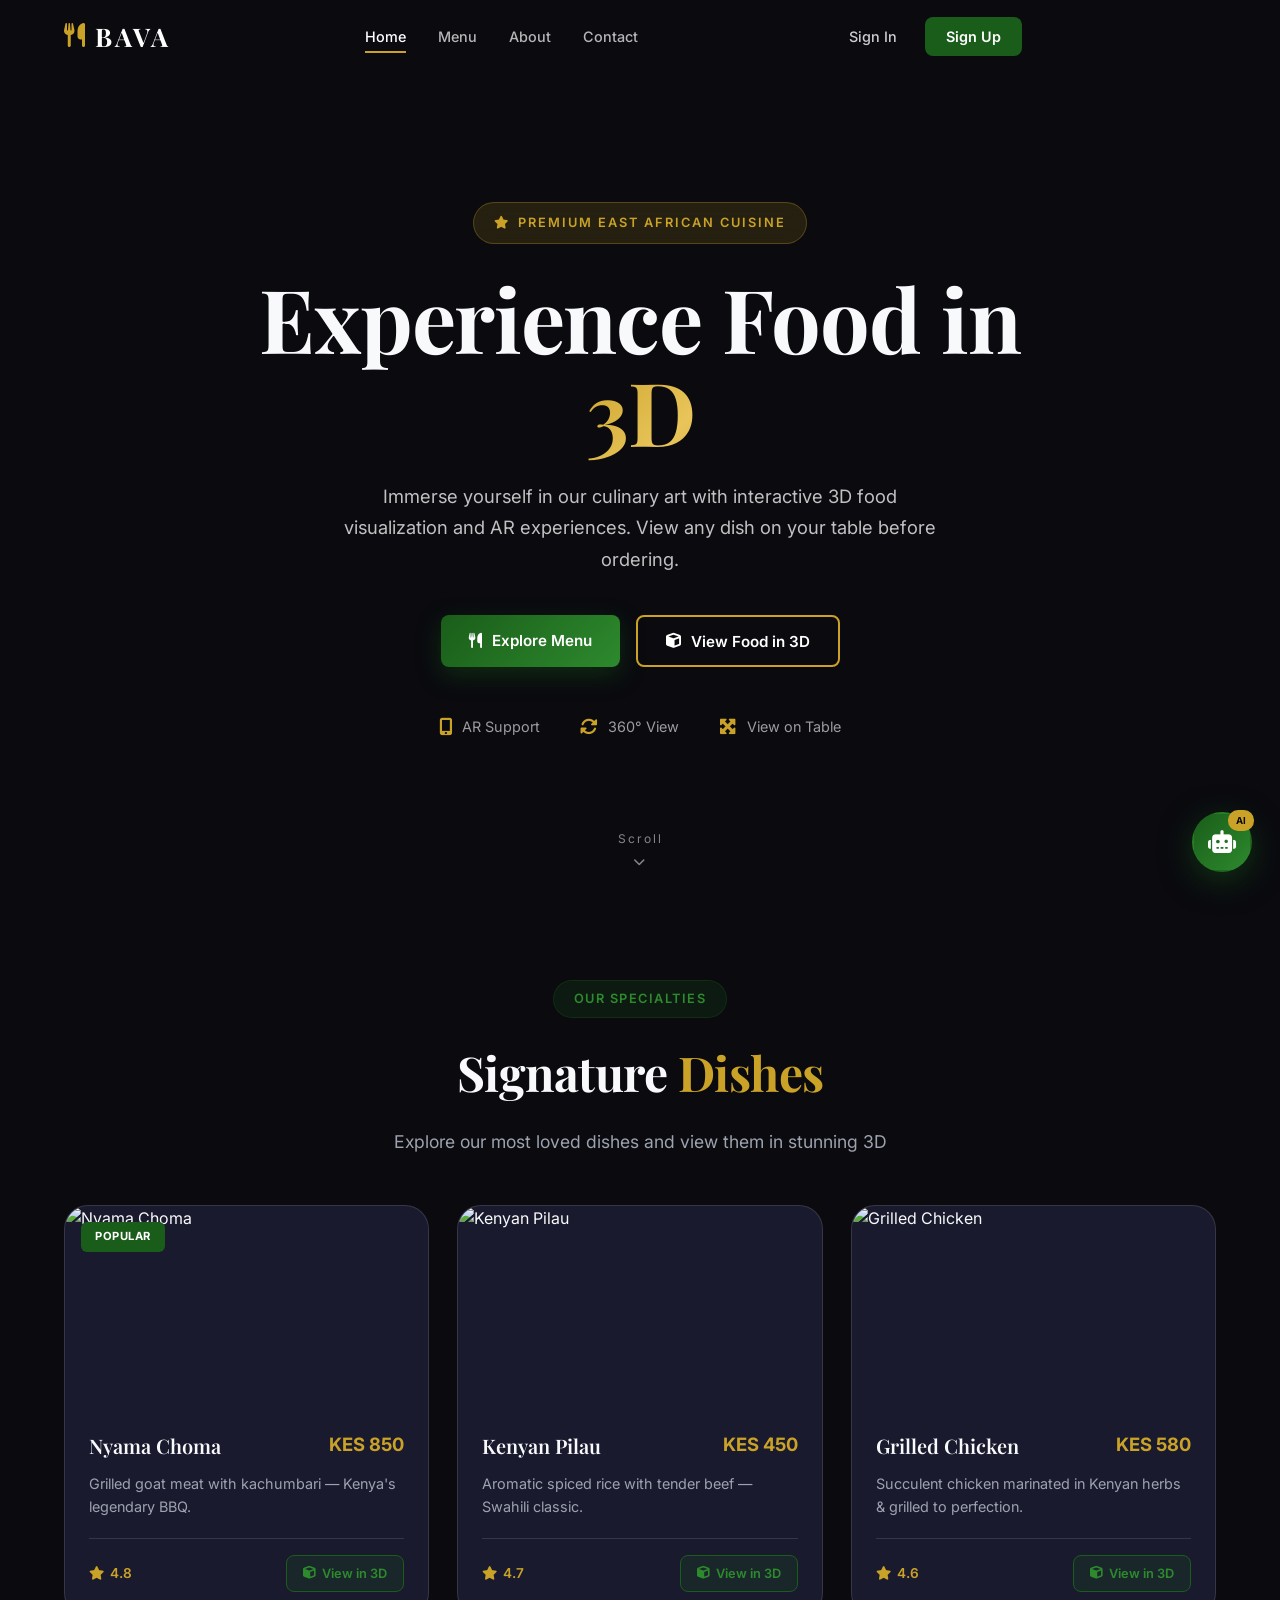
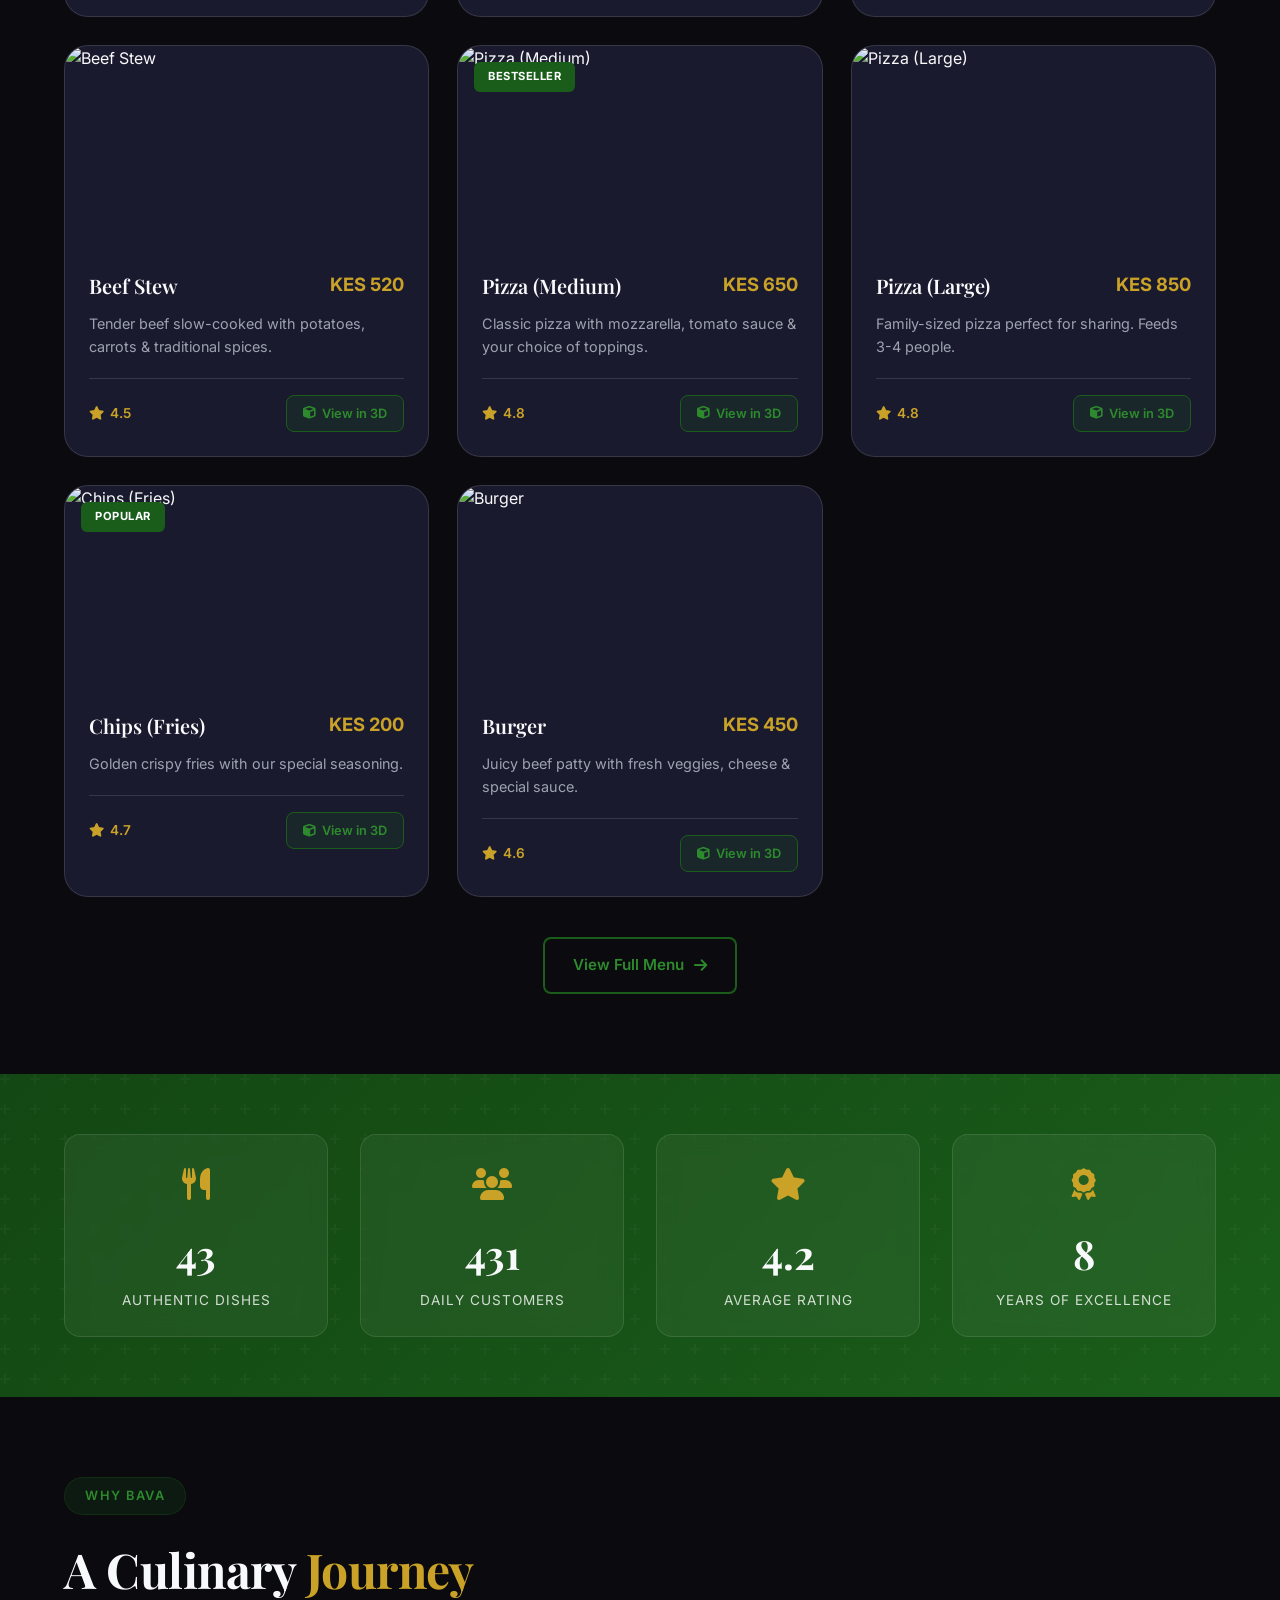
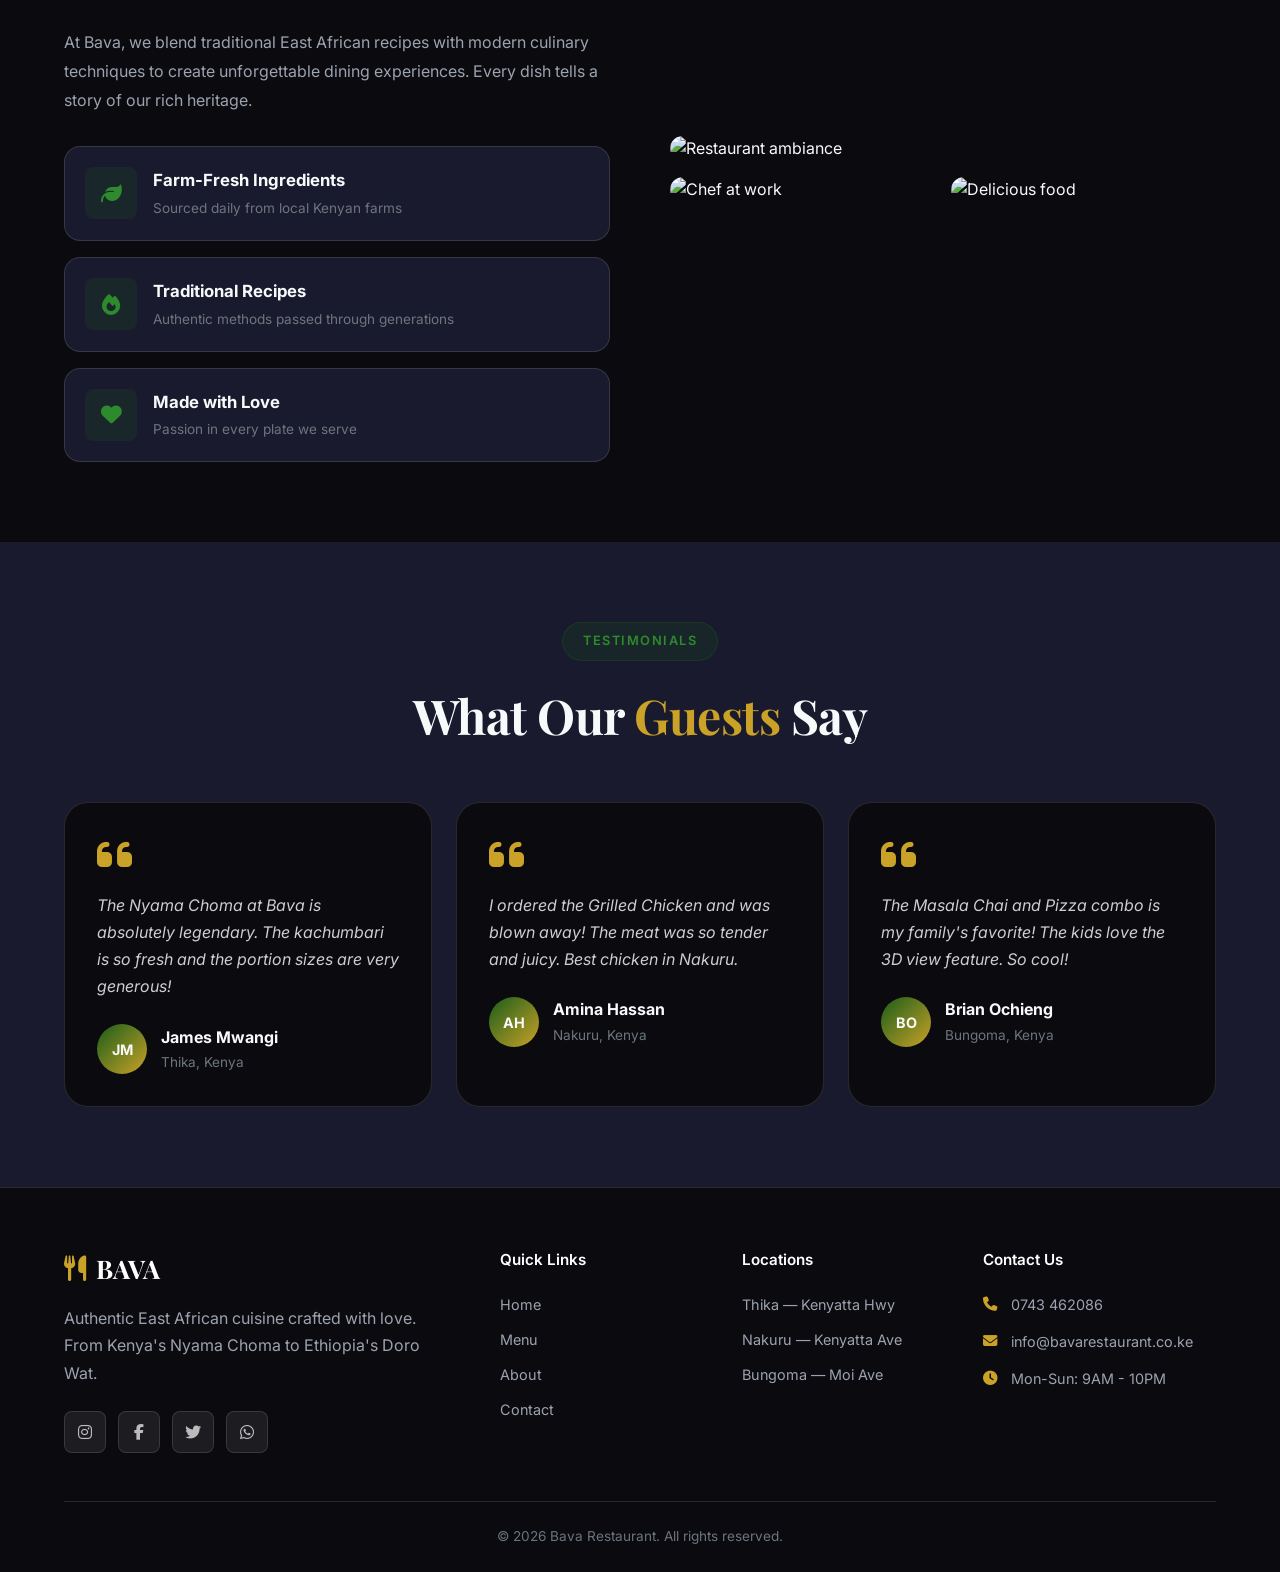
==== index.html @ 14618110 "Add full project" ====
<!DOCTYPE html>
<html lang="en">
<head>
    <meta charset="UTF-8">
    <meta name="viewport" content="width=device-width, initial-scale=1.0">
    <meta name="description" content="Bava Restaurant - Premium East African cuisine with immersive 3D food experiences">
    <meta name="theme-color" content="#1a5d1a">
    <meta name="apple-mobile-web-app-capable" content="yes">
    <meta name="apple-mobile-web-app-status-bar-style" content="black-translucent">
    <title>Bava Restaurant | Experience Food in 3D</title>

    <script type="module" src="https://ajax.googleapis.com/ajax/libs/model-viewer/3.3.0/model-viewer.min.js"></script>
    <link rel="stylesheet" href="https://cdnjs.cloudflare.com/ajax/libs/font-awesome/6.4.0/css/all.min.css">
    <link href="https://fonts.googleapis.com/css2?family=Playfair+Display:wght@400;600;700&family=Inter:wght@300;400;500;600;700&display=swap" rel="stylesheet">
    <link rel="stylesheet" href="css/style.css">
    <link rel="stylesheet" href="css/responsive.css">
</head>
<body>
    <!-- ===== CINEMATIC LOADER ===== -->
    <div class="loader-screen" id="loader">
        <div class="loader-content">
            <div class="loader-logo-wrap">
                <div class="loader-glow"></div>
                <h1 class="loader-logo">BAVA</h1>
            </div>
            <p class="loader-tagline">Taste of East Africa</p>
            <div class="loader-progress-wrap">
                <div class="loader-progress-bar">
                    <div class="loader-progress-fill" id="loaderProgress"></div>
                </div>
                <p class="loader-progress-text">Loading experience...</p>
            </div>
        </div>
        <div class="loader-particles">
            <div class="particle"></div>
            <div class="particle"></div>
            <div class="particle"></div>
            <div class="particle"></div>
            <div class="particle"></div>
            <div class="particle"></div>
        </div>
        <div class="loader-lines">
            <div class="loader-line"></div>
            <div class="loader-line"></div>
            <div class="loader-line"></div>
            <div class="loader-line"></div>
            <div class="loader-line"></div>
        </div>
    </div>

    <!-- ===== NAVIGATION ===== -->
    <nav class="navbar" id="navbar">
        <div class="nav-container">
            <a href="index.html" class="logo">
                <span class="logo-icon"><i class="fas fa-utensils"></i></span>
                <span class="logo-text">BAVA</span>
            </a>

            <ul class="nav-links" id="navLinks">
                <li><a href="index.html" class="nav-link active">Home</a></li>
                <li><a href="menu.html" class="nav-link">Menu</a></li>
                <li><a href="about.html" class="nav-link">About</a></li>
                <li><a href="contact.html" class="nav-link">Contact</a></li>
            </ul>

            <div class="nav-auth">
                <button class="nav-signin" onclick="openModal('signInModal')">Sign In</button>
                <button class="nav-signup" onclick="openModal('signUpModal')">Sign Up</button>
            </div>

            <div class="nav-actions">
                <button class="hamburger" id="hamburger" aria-label="Toggle menu">
                    <div class="hamburger-btn">
                        <span></span>
                        <span></span>
                        <span></span>
                    </div>
                </button>
            </div>
        </div>
    </nav>

    <!-- ===== MOBILE MENU ===== -->
    <div class="mobile-menu-overlay" id="mobileMenuOverlay"></div>
    <div class="mobile-menu" id="mobileMenu">
        <button class="mobile-menu-close" id="mobileMenuClose">&times;</button>
        <ul class="mobile-nav-links">
            <li><a href="index.html"><i class="fas fa-home"></i> Home</a></li>
            <li><a href="menu.html"><i class="fas fa-utensils"></i> Menu</a></li>
            <li><a href="about.html"><i class="fas fa-info-circle"></i> About</a></li>
            <li><a href="contact.html"><i class="fas fa-envelope"></i> Contact</a></li>
        </ul>
        <div class="mobile-nav-auth">
            <button class="btn btn-primary" onclick="closeMobileMenu(); openModal('signInModal');">
                <i class="fas fa-sign-in-alt"></i> Sign In
            </button>
            <button class="btn btn-secondary" onclick="closeMobileMenu(); openModal('signUpModal');">
                <i class="fas fa-user-plus"></i> Sign Up
            </button>
        </div>
    </div>

    <!-- ===== SIGN IN MODAL ===== -->
    <div class="modal-overlay" id="signInModal">
        <div class="modal-box">
            <button class="modal-close" onclick="closeModal('signInModal')">&times;</button>
            <div class="modal-header">
                <h3>Welcome Back</h3>
                <p>Sign in to your Bava account</p>
            </div>
            <form onsubmit="event.preventDefault(); closeModal('signInModal');">
                <div class="form-field">
                    <label>Email Address</label>
                    <input type="email" placeholder="you@example.com" required>
                </div>
                <div class="form-field">
                    <label>Password</label>
                    <input type="password" placeholder="Enter your password" required>
                </div>
                <button type="submit" class="modal-submit">Sign In</button>
            </form>
            <div class="modal-divider">
                <span>or continue with</span>
            </div>
            <div class="social-btns">
                <button class="social-btn google" onclick="showComingSoon('Google')">
                    <i class="fab fa-google"></i> Continue with Google
                </button>
                <button class="social-btn facebook" onclick="showComingSoon('Facebook')">
                    <i class="fab fa-facebook-f"></i> Continue with Facebook
                </button>
            </div>
            <div class="modal-footer">
                <p>Don't have an account? <a onclick="switchModal('signInModal', 'signUpModal')">Sign Up</a></p>
            </div>
        </div>
    </div>

    <!-- ===== SIGN UP MODAL ===== -->
    <div class="modal-overlay" id="signUpModal">
        <div class="modal-box">
            <button class="modal-close" onclick="closeModal('signUpModal')">&times;</button>
            <div class="modal-header">
                <h3>Create Account</h3>
                <p>Join the Bava family</p>
            </div>
            <form onsubmit="event.preventDefault(); closeModal('signUpModal'); alert('Account created successfully!');">
                <div class="form-field">
                    <label>Full Name</label>
                    <input type="text" placeholder="Your full name" required>
                </div>
                <div class="form-field">
                    <label>Email Address</label>
                    <input type="email" placeholder="you@example.com" required>
                </div>
                <div class="form-field">
                    <label>Password</label>
                    <input type="password" placeholder="Create a password" required>
                </div>
                <button type="submit" class="modal-submit">Continue</button>
            </form>
            <div class="modal-divider">
                <span>or continue with</span>
            </div>
            <div class="social-btns">
                <button class="social-btn google" onclick="showComingSoon('Google')">
                    <i class="fab fa-google"></i> Continue with Google
                </button>
                <button class="social-btn facebook" onclick="showComingSoon('Facebook')">
                    <i class="fab fa-facebook-f"></i> Continue with Facebook
                </button>
            </div>
            <div class="modal-footer">
                <p>Already have an account? <a onclick="switchModal('signUpModal', 'signInModal')">Sign In</a></p>
            </div>
        </div>
    </div>

    <!-- ===== COMING SOON MODAL ===== -->
    <div class="coming-soon-modal" id="comingSoonModal">
        <div class="coming-soon-box">
            <div class="coming-soon-icon">
                <i class="fas fa-clock"></i>
            </div>
            <h3>Coming Soon</h3>
            <p id="comingSoonText">This feature is coming soon!</p>
            <button class="coming-soon-close" onclick="closeAllModals()">Got It</button>
        </div>
    </div>

    <!-- ===== HERO SECTION ===== -->
    <section class="hero" id="hero">
        <div class="hero-bg"></div>
        <div class="hero-overlay"></div>
        <div class="hero-content">
            <span class="hero-badge">
                <i class="fas fa-star"></i> Premium East African Cuisine
            </span>
            <h1 class="hero-title">
                Experience Food in <span class="text-gradient">3D</span>
            </h1>
            <p class="hero-subtitle">
                Immerse yourself in our culinary art with interactive 3D food visualization and AR experiences. View any dish on your table before ordering.
            </p>
            <div class="hero-buttons">
                <a href="menu.html" class="btn btn-primary">
                    <i class="fas fa-utensils"></i> Explore Menu
                </a>
                <button class="btn btn-secondary" onclick="openViewer('nyama-choma')">
                    <i class="fas fa-cube"></i> View Food in 3D
                </button>
            </div>
            <div class="hero-features">
                <div class="hero-feature">
                    <i class="fas fa-mobile-alt"></i>
                    <span>AR Support</span>
                </div>
                <div class="hero-feature">
                    <i class="fas fa-sync-alt"></i>
                    <span>360° View</span>
                </div>
                <div class="hero-feature">
                    <i class="fas fa-expand-arrows-alt"></i>
                    <span>View on Table</span>
                </div>
            </div>
        </div>
        <div class="scroll-indicator">
            <span>Scroll</span>
            <i class="fas fa-chevron-down"></i>
        </div>
    </section>

    <!-- ===== FEATURED SECTION ===== -->
    <section class="section featured-section" id="featured">
        <div class="container">
            <div class="section-header">
                <span class="section-tag">Our Specialties</span>
                <h2 class="section-title">Signature <span>Dishes</span></h2>
                <p class="section-subtitle">Explore our most loved dishes and view them in stunning 3D</p>
            </div>

            <div class="featured-grid" id="featuredGrid">
                <!-- Dynamically populated by JS -->
            </div>

            <div class="section-cta">
                <a href="menu.html" class="btn btn-outline">
                    View Full Menu <i class="fas fa-arrow-right"></i>
                </a>
            </div>
        </div>
    </section>

    <!-- ===== 3D VIEWER MODAL ===== -->
    <div class="viewer-modal" id="viewerModal">
        <div class="viewer-container">
            <button class="viewer-close" onclick="closeViewer()">&times;</button>
            <h3 class="viewer-title" id="viewerTitle">Nyama Choma</h3>
            <p class="viewer-subtitle">Rotate, zoom, and explore your food in 3D</p>

            <div class="viewer-wrapper">
                <model-viewer
                    id="foodViewer"
                    src="assets/models/nyama-choma.glb"
                    alt="3D Food Model"
                    ar
                    ar-modes="scene-viewer quick-look webxr"
                    camera-controls
                    auto-rotate
                    shadow-intensity="1"
                    exposure="1">
                    <div class="viewer-progress" id="viewerProgress">
                        <div class="spinner"></div>
                        <span>Loading 3D Model...</span>
                    </div>
                </model-viewer>
            </div>

            <div class="viewer-controls">
                <button class="viewer-btn" id="autoRotateBtn" onclick="toggleAutoRotate()">
                    <i class="fas fa-sync-alt"></i> Auto Rotate
                </button>
                <button class="viewer-btn" onclick="resetCamera()">
                    <i class="fas fa-home"></i> Reset View
                </button>
            </div>

            <div class="ar-instructions">
                <p><i class="fab fa-android"></i> Android: Opens Scene Viewer for AR</p>
                <p><i class="fab fa-apple"></i> iPhone: Opens AR Quick Look</p>
                <button class="btn btn-primary" onclick="requestAR()">
                    <i class="fas fa-expand"></i> View on Your Table (AR)
                </button>
            </div>
        </div>
    </div>

    <!-- ===== STATS SECTION ===== -->
    <section class="section stats-section">
        <div class="container">
            <div class="stats-grid">
                <div class="stat-card">
                    <div class="stat-icon"><i class="fas fa-utensils"></i></div>
                    <div class="stat-number" data-target="50">0</div>
                    <div class="stat-label">Authentic Dishes</div>
                </div>
                <div class="stat-card">
                    <div class="stat-icon"><i class="fas fa-users"></i></div>
                    <div class="stat-number" data-target="500">0</div>
                    <div class="stat-label">Daily Customers</div>
                </div>
                <div class="stat-card">
                    <div class="stat-icon"><i class="fas fa-star"></i></div>
                    <div class="stat-number" data-target="4.9">0</div>
                    <div class="stat-label">Average Rating</div>
                </div>
                <div class="stat-card">
                    <div class="stat-icon"><i class="fas fa-award"></i></div>
                    <div class="stat-number" data-target="10">0</div>
                    <div class="stat-label">Years of Excellence</div>
                </div>
            </div>
        </div>
    </section>

    <!-- ===== EXPERIENCE SECTION ===== -->
    <section class="section experience-section">
        <div class="container">
            <div class="experience-grid">
                <div class="experience-content">
                    <span class="section-tag">Why Bava</span>
                    <h2 class="section-title">A Culinary <span>Journey</span></h2>
                    <p class="experience-text">
                        At Bava, we blend traditional East African recipes with modern culinary techniques to create unforgettable dining experiences. Every dish tells a story of our rich heritage.
                    </p>
                    <div class="experience-features">
                        <div class="feature-item">
                            <div class="feature-icon"><i class="fas fa-leaf"></i></div>
                            <div class="feature-content">
                                <h4>Farm-Fresh Ingredients</h4>
                                <p>Sourced daily from local Kenyan farms</p>
                            </div>
                        </div>
                        <div class="feature-item">
                            <div class="feature-icon"><i class="fas fa-fire"></i></div>
                            <div class="feature-content">
                                <h4>Traditional Recipes</h4>
                                <p>Authentic methods passed through generations</p>
                            </div>
                        </div>
                        <div class="feature-item">
                            <div class="feature-icon"><i class="fas fa-heart"></i></div>
                            <div class="feature-content">
                                <h4>Made with Love</h4>
                                <p>Passion in every plate we serve</p>
                            </div>
                        </div>
                    </div>
                </div>
                <div class="experience-images">
                    <div class="experience-img main-img">
                        <img src="https://images.unsplash.com/photo-1414235077428-338989a2e8c0?w=600&h=400&fit=crop" alt="Restaurant ambiance">
                    </div>
                    <div class="experience-img-grid">
                        <div class="experience-img">
                            <img src="https://images.unsplash.com/photo-1555396273-367ea4eb4db5?w=300&h=200&fit=crop" alt="Chef at work">
                        </div>
                        <div class="experience-img">
                            <img src="https://images.unsplash.com/photo-1504674900247-0877df9cc836?w=300&h=200&fit=crop" alt="Delicious food">
                        </div>
                    </div>
                </div>
            </div>
        </div>
    </section>

    <!-- ===== TESTIMONIALS ===== -->
    <section class="section testimonials-section">
        <div class="container">
            <div class="section-header">
                <span class="section-tag">Testimonials</span>
                <h2 class="section-title">What Our <span>Guests</span> Say</h2>
            </div>

            <div class="testimonials-grid">
                <div class="testimonial-card">
                    <div class="testimonial-quote"><i class="fas fa-quote-left"></i></div>
                    <p class="testimonial-text">The Nyama Choma at Bava is absolutely legendary. The kachumbari is so fresh and the portion sizes are very generous!</p>
                    <div class="testimonial-author">
                        <div class="testimonial-avatar">JM</div>
                        <div class="testimonial-info">
                            <h4>James Mwangi</h4>
                            <p>Thika, Kenya</p>
                        </div>
                    </div>
                </div>
                <div class="testimonial-card">
                    <div class="testimonial-quote"><i class="fas fa-quote-left"></i></div>
                    <p class="testimonial-text">I ordered the Grilled Chicken and was blown away! The meat was so tender and juicy. Best chicken in Nakuru.</p>
                    <div class="testimonial-author">
                        <div class="testimonial-avatar">AH</div>
                        <div class="testimonial-info">
                            <h4>Amina Hassan</h4>
                            <p>Nakuru, Kenya</p>
                        </div>
                    </div>
                </div>
                <div class="testimonial-card">
                    <div class="testimonial-quote"><i class="fas fa-quote-left"></i></div>
                    <p class="testimonial-text">The Masala Chai and Pizza combo is my family's favorite! The kids love the 3D view feature. So cool!</p>
                    <div class="testimonial-author">
                        <div class="testimonial-avatar">BO</div>
                        <div class="testimonial-info">
                            <h4>Brian Ochieng</h4>
                            <p>Bungoma, Kenya</p>
                        </div>
                    </div>
                </div>
            </div>
        </div>
    </section>

    <!-- ===== FOOTER ===== -->
    <footer class="footer">
        <div class="container">
            <div class="footer-grid">
                <div class="footer-brand">
                    <a href="index.html" class="footer-logo">
                        <i class="fas fa-utensils"></i> BAVA
                    </a>
                    <p class="footer-desc">Authentic East African cuisine crafted with love. From Kenya's Nyama Choma to Ethiopia's Doro Wat.</p>
                    <div class="footer-social">
                        <a href="#"><i class="fab fa-instagram"></i></a>
                        <a href="#"><i class="fab fa-facebook-f"></i></a>
                        <a href="#"><i class="fab fa-twitter"></i></a>
                        <a href="#"><i class="fab fa-whatsapp"></i></a>
                    </div>
                </div>
                <div class="footer-links">
                    <h4>Quick Links</h4>
                    <ul>
                        <li><a href="index.html">Home</a></li>
                        <li><a href="menu.html">Menu</a></li>
                        <li><a href="about.html">About</a></li>
                        <li><a href="contact.html">Contact</a></li>
                    </ul>
                </div>
                <div class="footer-links">
                    <h4>Locations</h4>
                    <ul>
                        <li>Thika — Kenyatta Hwy</li>
                        <li>Nakuru — Kenyatta Ave</li>
                        <li>Bungoma — Moi Ave</li>
                    </ul>
                </div>
                <div class="footer-contact">
                    <h4>Contact Us</h4>
                    <p><i class="fas fa-phone"></i> 0743 462086</p>
                    <p><i class="fas fa-envelope"></i> info@bavarestaurant.co.ke</p>
                    <p><i class="fas fa-clock"></i> Mon-Sun: 9AM - 10PM</p>
                </div>
            </div>
            <div class="footer-bottom">
                <p>&copy; 2026 Bava Restaurant. All rights reserved.</p>
            </div>
        </div>
    </footer>

    <!-- ===== CHATBOT ===== -->
    <div class="chatbot-btn" id="chatbotBtn">
        <i class="fas fa-robot"></i>
        <span class="chatbot-badge">AI</span>
    </div>

    <div class="chatbot" id="chatbot">
        <div class="chatbot-header">
            <div class="chatbot-avatar">
                <i class="fas fa-robot"></i>
            </div>
            <div class="chatbot-info">
                <h4>Bava AI Assistant</h4>
                <p>Online</p>
            </div>
            <button class="chatbot-close" id="chatbotClose">&times;</button>
        </div>
        <div class="chatbot-messages" id="chatbotMessages">
            <div class="message bot">
                <p>Welcome to Bava Restaurant! How can I help you today?</p>
            </div>
        </div>
        <div class="chatbot-input">
            <input type="text" id="chatInput" placeholder="Ask me anything...">
            <button id="chatSend"><i class="fas fa-paper-plane"></i></button>
        </div>
    </div>

    <script src="js/app.js"></script>
    <script src="js/chatbot.js"></script>
    <script src="js/viewer.js"></script>
</body>
</html>
---- css/style.css ----
/* ===== CSS Variables ===== */
:root {
    --primary: #1a5d1a;
    --primary-dark: #134713;
    --primary-light: #2d8a2d;
    --secondary: #c9a227;
    --secondary-light: #e8c45a;
    --accent: #2d8a2d;
    --dark: #0a0a0f;
    --dark-light: #1a1a2e;
    --dark-lighter: #252538;
    --light: #f8f9fa;
    --gray: #6c757d;
    --gray-light: #9ca3af;
    --success: #28a745;
    --shadow: rgba(0, 0, 0, 0.25);
    --glass: rgba(255, 255, 255, 0.08);
    --glass-border: rgba(255, 255, 255, 0.12);
    --radius: 16px;
    --radius-sm: 8px;
    --radius-lg: 24px;
    --transition: all 0.4s cubic-bezier(0.4, 0, 0.2, 1);
    --transition-fast: all 0.2s ease;
}

/* ===== Reset & Base ===== */
* {
    margin: 0;
    padding: 0;
    box-sizing: border-box;
}

html {
    scroll-behavior: smooth;
}

body {
    font-family: 'Inter', sans-serif;
    background: var(--dark);
    color: var(--light);
    line-height: 1.6;
    overflow-x: hidden;
    -webkit-font-smoothing: antialiased;
}

a {
    text-decoration: none;
    color: inherit;
}

ul {
    list-style: none;
}

img {
    max-width: 100%;
    height: auto;
}

button {
    cursor: pointer;
    border: none;
    background: none;
    font-family: inherit;
}

input, textarea, select {
    font-family: inherit;
}

/* ===== Utilities ===== */
.container {
    max-width: 1200px;
    margin: 0 auto;
    padding: 0 24px;
}

.section {
    padding: 80px 0;
}

.section-header {
    text-align: center;
    margin-bottom: 48px;
}

.section-tag {
    display: inline-block;
    background: rgba(26, 93, 26, 0.2);
    color: var(--primary-light);
    padding: 8px 20px;
    border-radius: 50px;
    font-size: 0.8rem;
    font-weight: 600;
    letter-spacing: 1.5px;
    text-transform: uppercase;
    margin-bottom: 16px;
    border: 1px solid rgba(26, 93, 26, 0.3);
}

.section-title {
    font-family: 'Playfair Display', serif;
    font-size: clamp(2rem, 5vw, 3rem);
    font-weight: 700;
    margin-bottom: 16px;
    letter-spacing: -0.5px;
}

.section-title span {
    color: var(--secondary);
}

.section-subtitle {
    color: var(--gray-light);
    font-size: 1.1rem;
    max-width: 600px;
    margin: 0 auto;
    line-height: 1.7;
}

.section-cta {
    text-align: center;
    margin-top: 40px;
}

/* ===== Buttons ===== */
.btn {
    display: inline-flex;
    align-items: center;
    justify-content: center;
    gap: 10px;
    padding: 14px 28px;
    border-radius: var(--radius-sm);
    font-weight: 600;
    font-size: 0.95rem;
    transition: var(--transition);
    position: relative;
    overflow: hidden;
}

.btn::before {
    content: '';
    position: absolute;
    top: 0;
    left: -100%;
    width: 100%;
    height: 100%;
    background: linear-gradient(90deg, transparent, rgba(255,255,255,0.2), transparent);
    transition: left 0.5s;
}

.btn:hover::before {
    left: 100%;
}

.btn-primary {
    background: linear-gradient(135deg, var(--primary), var(--primary-light));
    color: white;
    box-shadow: 0 8px 24px rgba(26, 93, 26, 0.4);
    border: none;
}

.btn-primary:hover {
    transform: translateY(-3px);
    box-shadow: 0 12px 32px rgba(26, 93, 26, 0.5);
}

.btn-secondary {
    background: transparent;
    color: white;
    border: 2px solid var(--secondary);
}

.btn-secondary:hover {
    background: var(--secondary);
    color: var(--dark);
    transform: translateY(-2px);
}

.btn-outline {
    background: transparent;
    color: var(--primary-light);
    border: 2px solid var(--primary);
}

.btn-outline:hover {
    background: var(--primary);
    color: white;
}

.btn-glass {
    background: var(--glass);
    backdrop-filter: blur(20px);
    border: 1px solid var(--glass-border);
    color: white;
}

.btn-glass:hover {
    background: rgba(255, 255, 255, 0.15);
    border-color: rgba(255, 255, 255, 0.25);
}

.btn-sm {
    padding: 10px 20px;
    font-size: 0.85rem;
}

.btn-icon {
    width: 44px;
    height: 44px;
    padding: 0;
    border-radius: 50%;
}

.text-gradient {
    background: linear-gradient(135deg, var(--secondary), var(--secondary-light), var(--secondary));
    background-size: 200% auto;
    -webkit-background-clip: text;
    -webkit-text-fill-color: transparent;
    background-clip: text;
    animation: shimmer 3s ease-in-out infinite;
}

@keyframes shimmer {
    0%, 100% { background-position: 0% center; }
    50% { background-position: 200% center; }
}

/* ===== CINEMATIC LOADER ===== */
.loader-screen {
    position: fixed;
    inset: 0;
    background: var(--dark);
    z-index: 99999;
    display: flex;
    align-items: center;
    justify-content: center;
    flex-direction: column;
    transition: opacity 0.8s ease, visibility 0.8s ease;
}

.loader-screen.hidden {
    opacity: 0;
    visibility: hidden;
}

.loader-content {
    text-align: center;
    position: relative;
}

.loader-logo-wrap {
    position: relative;
    margin-bottom: 40px;
}

.loader-logo {
    font-family: 'Playfair Display', serif;
    font-size: clamp(3rem, 10vw, 5rem);
    font-weight: 700;
    color: white;
    letter-spacing: 12px;
    text-transform: uppercase;
    opacity: 0;
    transform: scale(0.8);
    animation: logoReveal 1.2s ease forwards;
    text-shadow: 0 0 40px rgba(201, 162, 39, 0.5);
}

@keyframes logoReveal {
    0% {
        opacity: 0;
        transform: scale(0.8) translateY(20px);
        filter: blur(10px);
    }
    50% {
        opacity: 1;
        filter: blur(0);
    }
    100% {
        opacity: 1;
        transform: scale(1) translateY(0);
        filter: blur(0);
    }
}

.loader-glow {
    position: absolute;
    inset: -50%;
    background: radial-gradient(circle, rgba(201, 162, 39, 0.3) 0%, transparent 70%);
    animation: pulseGlow 2s ease-in-out infinite;
    pointer-events: none;
}

@keyframes pulseGlow {
    0%, 100% { opacity: 0.5; transform: scale(1); }
    50% { opacity: 1; transform: scale(1.1); }
}

.loader-tagline {
    font-size: 0.9rem;
    color: var(--secondary);
    letter-spacing: 4px;
    text-transform: uppercase;
    opacity: 0;
    animation: fadeUp 0.8s ease 0.8s forwards;
    margin-bottom: 40px;
}

@keyframes fadeUp {
    from { opacity: 0; transform: translateY(20px); }
    to { opacity: 1; transform: translateY(0); }
}

.loader-progress-wrap {
    width: 280px;
    margin: 0 auto;
    opacity: 0;
    animation: fadeIn 0.5s ease 1.2s forwards;
}

@keyframes fadeIn {
    to { opacity: 1; }
}

.loader-progress-bar {
    height: 2px;
    background: var(--dark-lighter);
    border-radius: 2px;
    overflow: hidden;
    margin-bottom: 12px;
}

.loader-progress-fill {
    height: 100%;
    background: linear-gradient(90deg, var(--primary), var(--secondary));
    width: 0%;
    border-radius: 2px;
    animation: loadProgress 2s ease-out forwards;
    box-shadow: 0 0 20px rgba(201, 162, 39, 0.5);
}

@keyframes loadProgress {
    0% { width: 0%; }
    30% { width: 45%; }
    60% { width: 70%; }
    80% { width: 85%; }
    100% { width: 100%; }
}

.loader-progress-text {
    font-size: 0.75rem;
    color: var(--gray-light);
    letter-spacing: 2px;
}

.loader-particles {
    position: absolute;
    inset: 0;
    overflow: hidden;
    pointer-events: none;
}

.particle {
    position: absolute;
    width: 4px;
    height: 4px;
    background: var(--secondary);
    border-radius: 50%;
    opacity: 0;
    animation: particleFloat 3s ease-in-out infinite;
}

.particle:nth-child(1) { left: 20%; animation-delay: 0s; }
.particle:nth-child(2) { left: 40%; animation-delay: 0.5s; }
.particle:nth-child(3) { left: 60%; animation-delay: 1s; }
.particle:nth-child(4) { left: 80%; animation-delay: 1.5s; }
.particle:nth-child(5) { left: 30%; animation-delay: 2s; }
.particle:nth-child(6) { left: 70%; animation-delay: 2.5s; }

@keyframes particleFloat {
    0% {
        transform: translateY(100vh) scale(0);
        opacity: 0;
    }
    20% {
        opacity: 0.8;
    }
    80% {
        opacity: 0.4;
    }
    100% {
        transform: translateY(-100px) scale(1);
        opacity: 0;
    }
}

.loader-lines {
    position: absolute;
    inset: 0;
    overflow: hidden;
    pointer-events: none;
}

.loader-line {
    position: absolute;
    width: 1px;
    height: 60px;
    background: linear-gradient(to bottom, transparent, var(--secondary), transparent);
    animation: lineMove 2s ease-in-out infinite;
}

.loader-line:nth-child(1) { left: 15%; animation-delay: 0s; }
.loader-line:nth-child(2) { left: 35%; animation-delay: 0.4s; }
.loader-line:nth-child(3) { left: 55%; animation-delay: 0.8s; }
.loader-line:nth-child(4) { left: 75%; animation-delay: 1.2s; }
.loader-line:nth-child(5) { left: 85%; animation-delay: 1.6s; }

@keyframes lineMove {
    0% {
        transform: translateY(-100%);
        opacity: 0;
    }
    50% {
        opacity: 0.6;
    }
    100% {
        transform: translateY(100vh);
        opacity: 0;
    }
}

/* ===== Navigation ===== */
.navbar {
    position: fixed;
    top: 0;
    left: 0;
    width: 100%;
    z-index: 1000;
    padding: 16px 0;
    transition: var(--transition);
}

.navbar.scrolled {
    background: rgba(10, 10, 15, 0.85);
    backdrop-filter: blur(20px);
    -webkit-backdrop-filter: blur(20px);
    padding: 10px 0;
    box-shadow: 0 4px 30px rgba(0, 0, 0, 0.3);
    border-bottom: 1px solid var(--glass-border);
}

.nav-container {
    max-width: 1200px;
    margin: 0 auto;
    padding: 0 24px;
    display: flex;
    justify-content: space-between;
    align-items: center;
}

.logo {
    display: flex;
    align-items: center;
    gap: 10px;
}

.logo-icon {
    font-size: 1.5rem;
    color: var(--secondary);
    animation: logoFloat 3s ease-in-out infinite;
}

@keyframes logoFloat {
    0%, 100% { transform: translateY(0); }
    50% { transform: translateY(-3px); }
}

.logo-text {
    font-family: 'Playfair Display', serif;
    font-size: 1.6rem;
    font-weight: 700;
    color: white;
    letter-spacing: 3px;
}

.nav-links {
    display: flex;
    gap: 32px;
    align-items: center;
}

.nav-link {
    color: rgba(255, 255, 255, 0.7);
    font-weight: 500;
    font-size: 0.9rem;
    transition: var(--transition);
    position: relative;
    padding: 8px 0;
}

.nav-link::after {
    content: '';
    position: absolute;
    bottom: 0;
    left: 0;
    width: 0;
    height: 2px;
    background: var(--secondary);
    transition: var(--transition);
}

.nav-link:hover, .nav-link.active {
    color: white;
}

.nav-link:hover::after, .nav-link.active::after {
    width: 100%;
}

.nav-auth {
    display: flex;
    gap: 12px;
    align-items: center;
}

.nav-signin {
    color: rgba(255, 255, 255, 0.8);
    font-weight: 500;
    font-size: 0.9rem;
    padding: 8px 16px;
    transition: var(--transition);
}

.nav-signin:hover {
    color: var(--secondary);
}

.nav-signup {
    background: var(--primary);
    color: white;
    padding: 10px 20px;
    border-radius: var(--radius-sm);
    font-weight: 600;
    font-size: 0.9rem;
    transition: var(--transition);
    border: 1px solid transparent;
}

.nav-signup:hover {
    background: var(--primary-light);
    transform: translateY(-2px);
    box-shadow: 0 4px 16px rgba(26, 93, 26, 0.4);
}

.nav-actions {
    display: flex;
    align-items: center;
    gap: 16px;
}

/* Hamburger Menu */
.hamburger {
    display: none;
    flex-direction: column;
    gap: 5px;
    padding: 8px;
    cursor: pointer;
    z-index: 1001;
}

.hamburger-btn {
    display: flex;
    flex-direction: column;
    gap: 5px;
    width: 28px;
}

.hamburger-btn span {
    display: block;
    width: 100%;
    height: 2px;
    background: white;
    border-radius: 2px;
    transition: var(--transition);
    transform-origin: center;
}

.hamburger.active .hamburger-btn span:nth-child(1) {
    transform: rotate(45deg) translate(5px, 5px);
}

.hamburger.active .hamburger-btn span:nth-child(2) {
    opacity: 0;
}

.hamburger.active .hamburger-btn span:nth-child(3) {
    transform: rotate(-45deg) translate(5px, -5px);
}

/* Mobile Menu */
.mobile-menu {
    position: fixed;
    top: 0;
    right: -100%;
    width: 85%;
    max-width: 380px;
    height: 100vh;
    background: rgba(26, 26, 46, 0.98);
    backdrop-filter: blur(30px);
    -webkit-backdrop-filter: blur(30px);
    z-index: 1000;
    transition: right 0.5s cubic-bezier(0.4, 0, 0.2, 1);
    padding: 100px 32px 40px;
    border-left: 1px solid var(--glass-border);
}

.mobile-menu.active {
    right: 0;
}

.mobile-menu-overlay {
    position: fixed;
    inset: 0;
    background: rgba(0, 0, 0, 0.6);
    backdrop-filter: blur(4px);
    z-index: 999;
    opacity: 0;
    visibility: hidden;
    transition: var(--transition);
}

.mobile-menu-overlay.active {
    opacity: 1;
    visibility: visible;
}

.mobile-menu-close {
    position: absolute;
    top: 24px;
    right: 24px;
    width: 44px;
    height: 44px;
    display: flex;
    align-items: center;
    justify-content: center;
    background: var(--glass);
    border: 1px solid var(--glass-border);
    border-radius: 50%;
    color: white;
    font-size: 1.5rem;
    cursor: pointer;
    transition: var(--transition);
}

.mobile-menu-close:hover {
    background: rgba(255, 255, 255, 0.15);
}

.mobile-nav-links {
    display: flex;
    flex-direction: column;
    gap: 4px;
}

.mobile-nav-links li {
    border-bottom: 1px solid var(--glass-border);
}

.mobile-nav-links a {
    display: flex;
    align-items: center;
    gap: 16px;
    padding: 18px 0;
    color: rgba(255, 255, 255, 0.8);
    font-size: 1.05rem;
    font-weight: 500;
    transition: var(--transition);
}

.mobile-nav-links a i {
    width: 24px;
    color: var(--secondary);
}

.mobile-nav-links a:hover {
    color: white;
    padding-left: 8px;
}

.mobile-nav-auth {
    margin-top: 32px;
    padding-top: 32px;
    border-top: 1px solid var(--glass-border);
}

.mobile-nav-auth .btn {
    width: 100%;
    margin-bottom: 12px;
}

/* ===== Auth Modals ===== */
.modal-overlay {
    position: fixed;
    inset: 0;
    background: rgba(0, 0, 0, 0.85);
    backdrop-filter: blur(8px);
    -webkit-backdrop-filter: blur(8px);
    z-index: 10000;
    display: flex;
    align-items: center;
    justify-content: center;
    padding: 24px;
    opacity: 0;
    visibility: hidden;
    transition: var(--transition);
}

.modal-overlay.active {
    opacity: 1;
    visibility: visible;
}

.modal-box {
    background: var(--dark-light);
    border: 1px solid var(--glass-border);
    border-radius: var(--radius-lg);
    width: 100%;
    max-width: 440px;
    padding: 40px;
    transform: scale(0.9) translateY(20px);
    transition: var(--transition);
    position: relative;
}

.modal-overlay.active .modal-box {
    transform: scale(1) translateY(0);
}

.modal-close {
    position: absolute;
    top: 20px;
    right: 20px;
    width: 36px;
    height: 36px;
    display: flex;
    align-items: center;
    justify-content: center;
    background: var(--glass);
    border: 1px solid var(--glass-border);
    border-radius: 50%;
    color: rgba(255, 255, 255, 0.7);
    font-size: 1.2rem;
    cursor: pointer;
    transition: var(--transition);
}

.modal-close:hover {
    background: rgba(255, 255, 255, 0.15);
    color: white;
}

.modal-header {
    text-align: center;
    margin-bottom: 32px;
}

.modal-header h3 {
    font-family: 'Playfair Display', serif;
    font-size: 1.8rem;
    margin-bottom: 8px;
}

.modal-header p {
    color: var(--gray-light);
    font-size: 0.95rem;
}

.form-field {
    margin-bottom: 20px;
}

.form-field label {
    display: block;
    color: rgba(255, 255, 255, 0.8);
    font-size: 0.85rem;
    font-weight: 500;
    margin-bottom: 8px;
}

.form-field input {
    width: 100%;
    padding: 14px 16px;
    background: var(--dark);
    border: 1px solid var(--glass-border);
    border-radius: var(--radius-sm);
    color: white;
    font-size: 0.95rem;
    transition: var(--transition);
}

.form-field input:focus {
    outline: none;
    border-color: var(--primary);
    box-shadow: 0 0 0 3px rgba(26, 93, 26, 0.2);
}

.form-field input::placeholder {
    color: var(--gray);
}

.modal-submit {
    width: 100%;
    padding: 16px;
    background: linear-gradient(135deg, var(--primary), var(--primary-light));
    color: white;
    border: none;
    border-radius: var(--radius-sm);
    font-size: 1rem;
    font-weight: 600;
    cursor: pointer;
    transition: var(--transition);
    margin-top: 8px;
}

.modal-submit:hover {
    transform: translateY(-2px);
    box-shadow: 0 8px 24px rgba(26, 93, 26, 0.4);
}

.modal-divider {
    display: flex;
    align-items: center;
    gap: 16px;
    margin: 28px 0;
}

.modal-divider::before,
.modal-divider::after {
    content: '';
    flex: 1;
    height: 1px;
    background: var(--glass-border);
}

.modal-divider span {
    color: var(--gray);
    font-size: 0.85rem;
}

.social-btns {
    display: flex;
    flex-direction: column;
    gap: 12px;
}

.social-btn {
    display: flex;
    align-items: center;
    justify-content: center;
    gap: 12px;
    padding: 14px;
    background: var(--dark);
    border: 1px solid var(--glass-border);
    border-radius: var(--radius-sm);
    color: white;
    font-weight: 500;
    font-size: 0.95rem;
    cursor: pointer;
    transition: var(--transition);
}

.social-btn:hover {
    background: rgba(255, 255, 255, 0.05);
    border-color: rgba(255, 255, 255, 0.2);
    transform: translateY(-2px);
}

.social-btn i {
    font-size: 1.2rem;
}

.social-btn.google i { color: #ea4335; }
.social-btn.facebook i { color: #1877f2; }

.modal-footer {
    text-align: center;
    margin-top: 24px;
}

.modal-footer p {
    color: var(--gray-light);
    font-size: 0.9rem;
}

.modal-footer a {
    color: var(--secondary);
    font-weight: 600;
    cursor: pointer;
    transition: var(--transition);
}

.modal-footer a:hover {
    text-decoration: underline;
}

/* Coming Soon Modal */
.coming-soon-modal {
    position: fixed;
    inset: 0;
    background: rgba(0, 0, 0, 0.9);
    backdrop-filter: blur(10px);
    -webkit-backdrop-filter: blur(10px);
    z-index: 10001;
    display: flex;
    align-items: center;
    justify-content: center;
    padding: 24px;
    opacity: 0;
    visibility: hidden;
    transition: var(--transition);
}

.coming-soon-modal.active {
    opacity: 1;
    visibility: visible;
}

.coming-soon-box {
    background: var(--dark-light);
    border: 1px solid var(--secondary);
    border-radius: var(--radius-lg);
    padding: 48px 40px;
    text-align: center;
    max-width: 400px;
    transform: scale(0.8);
    transition: var(--transition);
    box-shadow: 0 0 60px rgba(201, 162, 39, 0.3);
}

.coming-soon-modal.active .coming-soon-box {
    transform: scale(1);
    animation: pulse 2s ease-in-out infinite;
}

@keyframes pulse {
    0%, 100% { box-shadow: 0 0 40px rgba(201, 162, 39, 0.3); }
    50% { box-shadow: 0 0 80px rgba(201, 162, 39, 0.5); }
}

.coming-soon-icon {
    width: 80px;
    height: 80px;
    background: linear-gradient(135deg, var(--primary), var(--primary-light));
    border-radius: 50%;
    display: flex;
    align-items: center;
    justify-content: center;
    margin: 0 auto 24px;
    font-size: 2rem;
    color: white;
    animation: iconBounce 1s ease infinite;
}

@keyframes iconBounce {
    0%, 100% { transform: translateY(0); }
    50% { transform: translateY(-8px); }
}

.coming-soon-box h3 {
    font-family: 'Playfair Display', serif;
    font-size: 1.6rem;
    margin-bottom: 12px;
    color: var(--secondary);
}

.coming-soon-box p {
    color: var(--gray-light);
    margin-bottom: 28px;
    line-height: 1.6;
}

.coming-soon-close {
    background: var(--secondary);
    color: var(--dark);
    border: none;
    padding: 12px 32px;
    border-radius: var(--radius-sm);
    font-weight: 600;
    cursor: pointer;
    transition: var(--transition);
}

.coming-soon-close:hover {
    background: var(--secondary-light);
    transform: translateY(-2px);
}

/* ===== Hero ===== */
.hero {
    position: relative;
    min-height: 100vh;
    display: flex;
    align-items: center;
    justify-content: center;
    text-align: center;
    padding: 120px 24px 80px;
    overflow: hidden;
}

.hero-bg {
    position: absolute;
    inset: 0;
    background: url('https://images.unsplash.com/photo-1414235077428-338989a2e8c0?w=1800&h=900&fit=crop&q=85') center/cover no-repeat;
    transform: scale(1.1);
    animation: heroZoom 20s ease-in-out infinite alternate;
}

@keyframes heroZoom {
    0% { transform: scale(1.1); }
    100% { transform: scale(1.2); }
}

.hero-overlay {
    position: absolute;
    inset: 0;
    background: linear-gradient(
        180deg,
        rgba(10, 10, 15, 0.7) 0%,
        rgba(10, 10, 15, 0.5) 50%,
        rgba(10, 10, 15, 0.85) 100%
    );
}

.hero-content {
    position: relative;
    z-index: 10;
    max-width: 800px;
}

.hero-badge {
    display: inline-flex;
    align-items: center;
    gap: 8px;
    background: rgba(201, 162, 39, 0.15);
    border: 1px solid rgba(201, 162, 39, 0.3);
    color: var(--secondary);
    padding: 10px 20px;
    border-radius: 50px;
    font-size: 0.8rem;
    font-weight: 600;
    letter-spacing: 2px;
    text-transform: uppercase;
    margin-bottom: 28px;
    backdrop-filter: blur(10px);
}

.hero-title {
    font-family: 'Playfair Display', serif;
    font-size: clamp(3rem, 9vw, 5.5rem);
    font-weight: 700;
    line-height: 1.05;
    margin-bottom: 24px;
    letter-spacing: -1px;
}

.hero-subtitle {
    font-size: 1.15rem;
    color: rgba(255, 255, 255, 0.75);
    margin-bottom: 40px;
    max-width: 600px;
    margin-left: auto;
    margin-right: auto;
    line-height: 1.7;
}

.hero-buttons {
    display: flex;
    gap: 16px;
    justify-content: center;
    flex-wrap: wrap;
    margin-bottom: 48px;
}

.hero-features {
    display: flex;
    gap: 40px;
    justify-content: center;
    flex-wrap: wrap;
}

.hero-feature {
    display: flex;
    align-items: center;
    gap: 10px;
    color: rgba(255, 255, 255, 0.6);
    font-size: 0.9rem;
}

.hero-feature i {
    color: var(--secondary);
    font-size: 1.1rem;
}

.scroll-indicator {
    position: absolute;
    bottom: 32px;
    left: 50%;
    transform: translateX(-50%);
    display: flex;
    flex-direction: column;
    align-items: center;
    gap: 8px;
    color: rgba(255, 255, 255, 0.5);
    font-size: 0.75rem;
    letter-spacing: 2px;
    animation: scrollBounce 2s ease-in-out infinite;
}

@keyframes scrollBounce {
    0%, 100% { transform: translateX(-50%) translateY(0); }
    50% { transform: translateX(-50%) translateY(12px); }
}

/* ===== Featured Section ===== */
.featured-section {
    background: var(--dark);
}

.featured-grid {
    display: grid;
    grid-template-columns: repeat(auto-fill, minmax(300px, 1fr));
    gap: 28px;
}

.featured-card {
    background: var(--dark-light);
    border: 1px solid var(--glass-border);
    border-radius: var(--radius-lg);
    overflow: hidden;
    transition: var(--transition);
    position: relative;
}

.featured-card::before {
    content: '';
    position: absolute;
    inset: 0;
    background: linear-gradient(135deg, rgba(26, 93, 26, 0.1), transparent);
    opacity: 0;
    transition: var(--transition);
}

.featured-card:hover {
    transform: translateY(-10px);
    border-color: var(--primary);
    box-shadow: 0 20px 50px rgba(0, 0, 0, 0.4);
}

.featured-card:hover::before {
    opacity: 1;
}

.featured-img {
    position: relative;
    height: 200px;
    overflow: hidden;
}

.featured-img img {
    width: 100%;
    height: 100%;
    object-fit: cover;
    transition: transform 0.6s ease;
}

.featured-card:hover .featured-img img {
    transform: scale(1.12);
}

.featured-badge {
    position: absolute;
    top: 16px;
    left: 16px;
    background: var(--secondary);
    color: var(--dark);
    padding: 6px 14px;
    border-radius: 6px;
    font-size: 0.7rem;
    font-weight: 700;
    text-transform: uppercase;
    letter-spacing: 0.5px;
}

.featured-badge.popular { background: var(--primary); color: white; }
.featured-badge.signature { background: linear-gradient(135deg, #8b5cf6, #a78bfa); color: white; }

.featured-content {
    padding: 24px;
    position: relative;
}

.featured-header {
    display: flex;
    justify-content: space-between;
    align-items: flex-start;
    margin-bottom: 10px;
}

.featured-name {
    font-family: 'Playfair Display', serif;
    font-size: 1.25rem;
    font-weight: 600;
}

.featured-price {
    color: var(--secondary);
    font-weight: 700;
    font-size: 1.15rem;
}

.featured-desc {
    color: var(--gray-light);
    font-size: 0.9rem;
    line-height: 1.6;
    margin-bottom: 20px;
}

.featured-footer {
    display: flex;
    justify-content: space-between;
    align-items: center;
    padding-top: 16px;
    border-top: 1px solid var(--glass-border);
}

.featured-rating {
    display: flex;
    align-items: center;
    gap: 6px;
    color: var(--secondary);
    font-size: 0.85rem;
    font-weight: 600;
}

.featured-actions {
    display: flex;
    gap: 8px;
}

.featured-btn {
    display: inline-flex;
    align-items: center;
    gap: 6px;
    padding: 10px 16px;
    border-radius: var(--radius-sm);
    font-size: 0.8rem;
    font-weight: 600;
    transition: var(--transition);
}

.featured-btn.view-3d {
    background: rgba(26, 93, 26, 0.2);
    color: var(--primary-light);
    border: 1px solid var(--primary);
}

.featured-btn.view-3d:hover {
    background: var(--primary);
    color: white;
}

/* ===== Stats ===== */
.stats-section {
    background: linear-gradient(135deg, var(--primary-dark), var(--primary));
    padding: 60px 0;
    position: relative;
    overflow: hidden;
}

.stats-section::before {
    content: '';
    position: absolute;
    inset: 0;
    background: url("data:image/svg+xml,%3Csvg width='60' height='60' viewBox='0 0 60 60' xmlns='http://www.w3.org/2000/svg'%3E%3Cg fill='none' fill-rule='evenodd'%3E%3Cg fill='%23ffffff' fill-opacity='0.03'%3E%3Cpath d='M36 34v-4h-2v4h-4v2h4v4h2v-4h4v-2h-4zm0-30V0h-2v4h-4v2h4v4h2V6h4V4h-4zM6 34v-4H4v4H0v2h4v4h2v-4h4v-2H6zM6 4V0H4v4H0v2h4v4h2V6h4V4H6z'/%3E%3C/g%3E%3C/g%3E%3C/svg%3E");
}

.stats-grid {
    display: grid;
    grid-template-columns: repeat(4, 1fr);
    gap: 32px;
    position: relative;
}

.stat-card {
    text-align: center;
    padding: 24px;
    background: rgba(255, 255, 255, 0.05);
    border-radius: var(--radius);
    backdrop-filter: blur(10px);
    border: 1px solid rgba(255, 255, 255, 0.1);
}

.stat-icon {
    font-size: 2rem;
    color: var(--secondary);
    margin-bottom: 12px;
}

.stat-number {
    font-family: 'Playfair Display', serif;
    font-size: 2.5rem;
    font-weight: 700;
    margin-bottom: 4px;
}

.stat-label {
    color: rgba(255, 255, 255, 0.8);
    font-size: 0.85rem;
    text-transform: uppercase;
    letter-spacing: 1px;
}

/* ===== Experience Section ===== */
.experience-section {
    background: var(--dark);
}

.experience-grid {
    display: grid;
    grid-template-columns: 1fr 1fr;
    gap: 60px;
    align-items: center;
}

.experience-content .section-title {
    margin-bottom: 20px;
}

.experience-text {
    color: var(--gray-light);
    line-height: 1.8;
    margin-bottom: 32px;
}

.experience-features {
    display: flex;
    flex-direction: column;
    gap: 16px;
}

.feature-item {
    display: flex;
    gap: 16px;
    padding: 20px;
    background: var(--dark-light);
    border-radius: var(--radius);
    border: 1px solid var(--glass-border);
    transition: var(--transition);
}

.feature-item:hover {
    border-color: var(--primary);
    transform: translateX(8px);
}

.feature-icon {
    width: 52px;
    height: 52px;
    display: flex;
    align-items: center;
    justify-content: center;
    background: rgba(26, 93, 26, 0.2);
    color: var(--primary-light);
    border-radius: var(--radius-sm);
    font-size: 1.3rem;
    flex-shrink: 0;
}

.feature-content h4 {
    font-size: 1.05rem;
    margin-bottom: 4px;
}

.feature-content p {
    color: var(--gray);
    font-size: 0.85rem;
}

.experience-images {
    display: flex;
    flex-direction: column;
    gap: 16px;
}

.experience-img {
    border-radius: var(--radius);
    overflow: hidden;
}

.experience-img img {
    width: 100%;
    height: 100%;
    object-fit: cover;
    transition: transform 0.6s ease;
}

.experience-img:hover img {
    transform: scale(1.05);
}

.experience-img-grid {
    display: grid;
    grid-template-columns: 1fr 1fr;
    gap: 16px;
}

/* ===== Testimonials ===== */
.testimonials-section {
    background: var(--dark-light);
}

.testimonials-grid {
    display: grid;
    grid-template-columns: repeat(auto-fill, minmax(320px, 1fr));
    gap: 24px;
}

.testimonial-card {
    background: var(--dark);
    padding: 32px;
    border-radius: var(--radius-lg);
    border: 1px solid var(--glass-border);
    transition: var(--transition);
}

.testimonial-card:hover {
    border-color: var(--primary);
}

.testimonial-quote {
    font-size: 2.5rem;
    color: var(--secondary);
    line-height: 1;
    margin-bottom: 16px;
}

.testimonial-text {
    color: rgba(255, 255, 255, 0.8);
    font-style: italic;
    line-height: 1.7;
    margin-bottom: 24px;
}

.testimonial-author {
    display: flex;
    align-items: center;
    gap: 14px;
}

.testimonial-avatar {
    width: 50px;
    height: 50px;
    background: linear-gradient(135deg, var(--primary), var(--secondary));
    border-radius: 50%;
    display: flex;
    align-items: center;
    justify-content: center;
    font-weight: 700;
    font-size: 0.9rem;
}

.testimonial-info h4 {
    font-size: 1rem;
    margin-bottom: 2px;
}

.testimonial-info p {
    color: var(--gray);
    font-size: 0.85rem;
}

/* ===== 3D Viewer Modal ===== */
.viewer-modal {
    position: fixed;
    inset: 0;
    background: rgba(0, 0, 0, 0.95);
    backdrop-filter: blur(20px);
    -webkit-backdrop-filter: blur(20px);
    z-index: 9000;
    display: flex;
    align-items: center;
    justify-content: center;
    padding: 24px;
    opacity: 0;
    visibility: hidden;
    transition: var(--transition);
}

.viewer-modal.active {
    opacity: 1;
    visibility: visible;
}

.viewer-container {
    background: var(--dark-light);
    border: 1px solid var(--glass-border);
    border-radius: var(--radius-lg);
    padding: 32px;
    max-width: 700px;
    width: 100%;
    text-align: center;
    position: relative;
}

.viewer-close {
    position: absolute;
    top: 16px;
    right: 16px;
    width: 40px;
    height: 40px;
    display: flex;
    align-items: center;
    justify-content: center;
    background: var(--glass);
    border: 1px solid var(--glass-border);
    border-radius: 50%;
    color: white;
    font-size: 1.3rem;
    cursor: pointer;
    transition: var(--transition);
    z-index: 10;
}

.viewer-close:hover {
    background: rgba(255, 255, 255, 0.15);
}

.viewer-title {
    font-family: 'Playfair Display', serif;
    font-size: 1.6rem;
    margin-bottom: 4px;
}

.viewer-subtitle {
    color: var(--gray-light);
    font-size: 0.9rem;
    margin-bottom: 20px;
}

.viewer-wrapper {
    background: var(--dark);
    border-radius: var(--radius);
    overflow: hidden;
    height: 380px;
    position: relative;
}

model-viewer {
    width: 100%;
    height: 100%;
    --poster-color: transparent;
}

.viewer-progress {
    position: absolute;
    inset: 0;
    display: flex;
    flex-direction: column;
    align-items: center;
    justify-content: center;
    gap: 16px;
    background: var(--dark);
}

.viewer-progress.hidden {
    display: none;
}

.spinner {
    width: 48px;
    height: 48px;
    border: 3px solid var(--glass-border);
    border-top-color: var(--secondary);
    border-radius: 50%;
    animation: spin 1s linear infinite;
}

@keyframes spin {
    to { transform: rotate(360deg); }
}

.viewer-controls {
    display: flex;
    gap: 12px;
    justify-content: center;
    margin-top: 20px;
    flex-wrap: wrap;
}

.viewer-btn {
    display: flex;
    align-items: center;
    gap: 8px;
    padding: 12px 20px;
    background: var(--glass);
    backdrop-filter: blur(10px);
    border: 1px solid var(--glass-border);
    border-radius: var(--radius-sm);
    color: white;
    font-size: 0.85rem;
    font-weight: 500;
    cursor: pointer;
    transition: var(--transition);
}

.viewer-btn:hover {
    background: var(--primary);
    border-color: var(--primary);
}

.viewer-btn.active {
    background: var(--primary);
    border-color: var(--primary);
}

.ar-instructions {
    margin-top: 20px;
    padding: 16px 20px;
    background: var(--glass);
    border-radius: var(--radius);
    border: 1px solid var(--glass-border);
}

.ar-instructions p {
    color: var(--gray-light);
    font-size: 0.85rem;
    margin-bottom: 8px;
}

.ar-instructions i {
    color: var(--secondary);
    margin-right: 8px;
}

.ar-instructions .btn {
    margin-top: 8px;
}

/* ===== Footer ===== */
.footer {
    background: var(--dark);
    padding: 60px 0 24px;
    border-top: 1px solid var(--glass-border);
}

.footer-grid {
    display: grid;
    grid-template-columns: 2fr 1fr 1fr 1.2fr;
    gap: 48px;
    margin-bottom: 48px;
}

.footer-logo {
    font-family: 'Playfair Display', serif;
    font-size: 1.6rem;
    font-weight: 700;
    color: white;
    display: flex;
    align-items: center;
    gap: 10px;
    margin-bottom: 16px;
}

.footer-logo i {
    color: var(--secondary);
}

.footer-desc {
    color: var(--gray-light);
    margin-bottom: 24px;
    line-height: 1.7;
}

.footer-social {
    display: flex;
    gap: 12px;
}

.footer-social a {
    width: 42px;
    height: 42px;
    display: flex;
    align-items: center;
    justify-content: center;
    background: var(--glass);
    border: 1px solid var(--glass-border);
    border-radius: var(--radius-sm);
    color: rgba(255, 255, 255, 0.7);
    transition: var(--transition);
}

.footer-social a:hover {
    background: var(--primary);
    border-color: var(--primary);
    color: white;
    transform: translateY(-4px);
}

.footer-links h4 {
    font-size: 0.95rem;
    font-weight: 600;
    margin-bottom: 20px;
    color: white;
}

.footer-links ul li {
    margin-bottom: 12px;
}

.footer-links ul li a,
.footer-links ul li {
    color: var(--gray-light);
    font-size: 0.9rem;
    transition: var(--transition);
}

.footer-links ul li a:hover {
    color: var(--secondary);
}

.footer-contact h4 {
    font-size: 0.95rem;
    font-weight: 600;
    margin-bottom: 20px;
    color: white;
}

.footer-contact p {
    color: var(--gray-light);
    font-size: 0.9rem;
    margin-bottom: 14px;
    display: flex;
    align-items: center;
    gap: 12px;
}

.footer-contact i {
    color: var(--secondary);
    width: 16px;
}

.footer-bottom {
    padding-top: 24px;
    border-top: 1px solid var(--glass-border);
    text-align: center;
}

.footer-bottom p {
    color: var(--gray);
    font-size: 0.85rem;
}

/* ===== Chatbot ===== */
.chatbot-btn {
    position: fixed;
    bottom: 28px;
    right: 28px;
    width: 60px;
    height: 60px;
    background: linear-gradient(135deg, var(--primary), var(--primary-light));
    border-radius: 50%;
    display: flex;
    align-items: center;
    justify-content: center;
    font-size: 1.4rem;
    color: white;
    cursor: pointer;
    z-index: 999;
    box-shadow: 0 8px 32px rgba(26, 93, 26, 0.5);
    transition: var(--transition);
    border: 2px solid transparent;
}

.chatbot-btn:hover {
    transform: scale(1.1);
    box-shadow: 0 12px 40px rgba(26, 93, 26, 0.6);
}

.chatbot-badge {
    position: absolute;
    top: -4px;
    right: -4px;
    background: var(--secondary);
    color: var(--dark);
    font-size: 0.6rem;
    font-weight: 700;
    padding: 3px 8px;
    border-radius: 10px;
}

.chatbot {
    position: fixed;
    bottom: 110px;
    right: 28px;
    width: 380px;
    max-height: 520px;
    background: var(--dark-light);
    border: 1px solid var(--glass-border);
    border-radius: var(--radius-lg);
    box-shadow: 0 20px 60px rgba(0, 0, 0, 0.5);
    z-index: 998;
    display: flex;
    flex-direction: column;
    opacity: 0;
    visibility: hidden;
    transform: translateY(20px) scale(0.95);
    transition: var(--transition);
    overflow: hidden;
}

.chatbot.active {
    opacity: 1;
    visibility: visible;
    transform: translateY(0) scale(1);
}

.chatbot-header {
    display: flex;
    align-items: center;
    gap: 14px;
    padding: 20px 24px;
    background: linear-gradient(135deg, var(--primary), var(--primary-light));
}

.chatbot-avatar {
    width: 44px;
    height: 44px;
    background: rgba(255, 255, 255, 0.2);
    border-radius: 50%;
    display: flex;
    align-items: center;
    justify-content: center;
    font-size: 1.3rem;
}

.chatbot-info h4 {
    font-size: 1rem;
}

.chatbot-info p {
    font-size: 0.75rem;
    color: rgba(255, 255, 255, 0.7);
}

.chatbot-close {
    margin-left: auto;
    background: none;
    border: none;
    color: white;
    font-size: 1.5rem;
    cursor: pointer;
    opacity: 0.8;
    transition: var(--transition);
}

.chatbot-close:hover {
    opacity: 1;
}

.chatbot-messages {
    flex: 1;
    overflow-y: auto;
    padding: 24px;
    display: flex;
    flex-direction: column;
    gap: 16px;
    max-height: 320px;
}

.chatbot-messages::-webkit-scrollbar {
    width: 4px;
}

.chatbot-messages::-webkit-scrollbar-track {
    background: var(--dark);
}

.chatbot-messages::-webkit-scrollbar-thumb {
    background: var(--primary);
    border-radius: 2px;
}

.message {
    max-width: 85%;
    padding: 14px 18px;
    border-radius: 16px;
    font-size: 0.9rem;
    line-height: 1.5;
    animation: messageSlide 0.3s ease;
}

@keyframes messageSlide {
    from { opacity: 0; transform: translateY(10px); }
    to { opacity: 1; transform: translateY(0); }
}

.message.bot {
    background: var(--dark);
    align-self: flex-start;
    border-bottom-left-radius: 4px;
}

.message.user {
    background: var(--primary);
    align-self: flex-end;
    border-bottom-right-radius: 4px;
}

.chatbot-input {
    display: flex;
    gap: 10px;
    padding: 16px;
    background: var(--dark);
    border-top: 1px solid var(--glass-border);
}

.chatbot-input input {
    flex: 1;
    padding: 14px 16px;
    background: var(--dark-light);
    border: 1px solid var(--glass-border);
    border-radius: 24px;
    color: white;
    font-size: 0.9rem;
}

.chatbot-input input:focus {
    outline: none;
    border-color: var(--primary);
}

.chatbot-input button {
    width: 46px;
    height: 46px;
    background: var(--primary);
    border-radius: 50%;
    color: white;
    display: flex;
    align-items: center;
    justify-content: center;
    transition: var(--transition);
}

.chatbot-input button:hover {
    background: var(--primary-light);
    transform: scale(1.05);
}

/* ===== Reveal Animation ===== */
.reveal {
    opacity: 0;
    transform: translateY(40px);
    transition: all 0.8s cubic-bezier(0.4, 0, 0.2, 1);
}

.reveal.visible {
    opacity: 1;
    transform: translateY(0);
}
---- css/responsive.css ----
/* ===== Responsive Styles ===== */

/* Large Tablets */
@media (max-width: 1024px) {
    .stats-grid {
        grid-template-columns: repeat(2, 1fr);
    }

    .experience-grid {
        grid-template-columns: 1fr;
        gap: 48px;
    }

    .footer-grid {
        grid-template-columns: repeat(2, 1fr);
        gap: 32px;
    }
}

/* Tablets */
@media (max-width: 768px) {
    .nav-links,
    .nav-auth {
        display: none;
    }

    .hamburger {
        display: flex;
    }

    .hero-title {
        font-size: clamp(2.5rem, 8vw, 3.5rem);
    }

    .hero-subtitle {
        font-size: 1rem;
    }

    .hero-buttons {
        flex-direction: column;
        align-items: center;
    }

    .hero-buttons .btn {
        width: 100%;
        max-width: 280px;
    }

    .hero-features {
        flex-direction: column;
        gap: 16px;
    }

    .featured-grid {
        grid-template-columns: repeat(auto-fill, minmax(280px, 1fr));
    }

    .viewer-wrapper {
        height: 300px;
    }

    .viewer-controls {
        flex-direction: column;
    }

    .testimonials-grid {
        grid-template-columns: 1fr;
    }

    .footer-grid {
        grid-template-columns: 1fr;
        gap: 28px;
    }

    .modal-box {
        padding: 32px 24px;
    }

    .chatbot {
        width: calc(100% - 32px);
        right: 16px;
        left: 16px;
        max-width: none;
    }
}

/* Mobile */
@media (max-width: 480px) {
    .section {
        padding: 60px 0;
    }

    .container {
        padding: 0 16px;
    }

    .hero {
        padding: 100px 16px 60px;
        min-height: auto;
    }

    .hero-badge {
        font-size: 0.7rem;
        padding: 8px 16px;
    }

    .hero-title {
        font-size: 2.5rem;
    }

    .hero-subtitle {
        font-size: 0.95rem;
    }

    .btn {
        padding: 14px 24px;
        font-size: 0.9rem;
    }

    .stats-grid {
        grid-template-columns: 1fr 1fr;
        gap: 16px;
    }

    .stat-card {
        padding: 16px;
    }

    .stat-number {
        font-size: 2rem;
    }

    .stat-icon {
        font-size: 1.6rem;
    }

    .stat-label {
        font-size: 0.7rem;
    }

    .section-title {
        font-size: 1.8rem;
    }

    .featured-grid {
        grid-template-columns: 1fr;
    }

    .featured-content {
        padding: 20px;
    }

    .featured-actions {
        flex-direction: column;
    }

    .featured-btn {
        width: 100%;
        justify-content: center;
    }

    .viewer-container {
        padding: 20px 16px;
    }

    .viewer-wrapper {
        height: 260px;
    }

    .viewer-btn {
        width: 100%;
        justify-content: center;
    }

    .ar-instructions {
        padding: 12px 16px;
    }

    .ar-instructions .btn {
        width: 100%;
    }

    .feature-item {
        flex-direction: column;
        text-align: center;
        padding: 16px;
    }

    .feature-icon {
        margin: 0 auto;
    }

    .experience-img-grid {
        grid-template-columns: 1fr;
    }

    .testimonial-card {
        padding: 24px;
    }

    .footer {
        padding: 48px 0 16px;
    }

    .footer-logo {
        font-size: 1.4rem;
    }

    .chatbot-btn {
        bottom: 20px;
        right: 20px;
        width: 52px;
        height: 52px;
        font-size: 1.2rem;
    }

    .chatbot {
        bottom: 90px;
        right: 12px;
        left: 12px;
        width: auto;
    }

    .chatbot-header {
        padding: 16px 20px;
    }

    .chatbot-messages {
        padding: 16px;
    }

    .mobile-menu {
        width: 100%;
        max-width: none;
    }
}

/* Small Mobile */
@media (max-width: 360px) {
    .hero-title {
        font-size: 2rem;
    }

    .stats-grid {
        grid-template-columns: 1fr;
    }

    .hero-buttons .btn {
        max-width: 240px;
    }

    .coming-soon-box {
        padding: 36px 24px;
    }

    .coming-soon-icon {
        width: 64px;
        height: 64px;
        font-size: 1.6rem;
    }
}

/* Landscape Mobile */
@media (max-height: 500px) and (orientation: landscape) {
    .hero {
        min-height: auto;
        padding: 80px 16px 40px;
    }

    .scroll-indicator {
        display: none;
    }

    .hero-title {
        font-size: 2rem;
    }

    .hero-buttons {
        flex-direction: row;
        flex-wrap: wrap;
        justify-content: center;
    }
}

/* High DPI Screens */
@media (-webkit-min-device-pixel-ratio: 2), (min-resolution: 192dpi) {
    .hero-bg {
        background-attachment: scroll;
    }
}

/* Reduced Motion */
@media (prefers-reduced-motion: reduce) {
    *,
    *::before,
    *::after {
        animation-duration: 0.01ms !important;
        animation-iteration-count: 1 !important;
        transition-duration: 0.01ms !important;
    }

    html {
        scroll-behavior: auto;
    }

    .hero-bg {
        animation: none;
        transform: scale(1);
    }

    .loader-particles,
    .loader-lines {
        display: none;
    }
}

/* Print Styles */
@media print {
    .navbar,
    .chatbot-btn,
    .chatbot,
    .loader-screen,
    .mobile-menu,
    .viewer-modal,
    .modal-overlay {
        display: none !important;
    }

    body {
        background: white;
        color: black;
    }

    .hero {
        min-height: auto;
        page-break-after: always;
    }

    .hero-overlay {
        background: white;
    }

    .hero-title,
    .hero-subtitle {
        color: black;
    }
}

/* Dark Mode (forced) */
@media (prefers-color-scheme: light) {
    /* Already dark theme by default */
}

/* Tablet Landscape */
@media (min-width: 768px) and (max-width: 1024px) and (orientation: landscape) {
    .hero-content {
        max-width: 700px;
    }

    .hero-features {
        flex-direction: row;
        gap: 32px;
    }
}
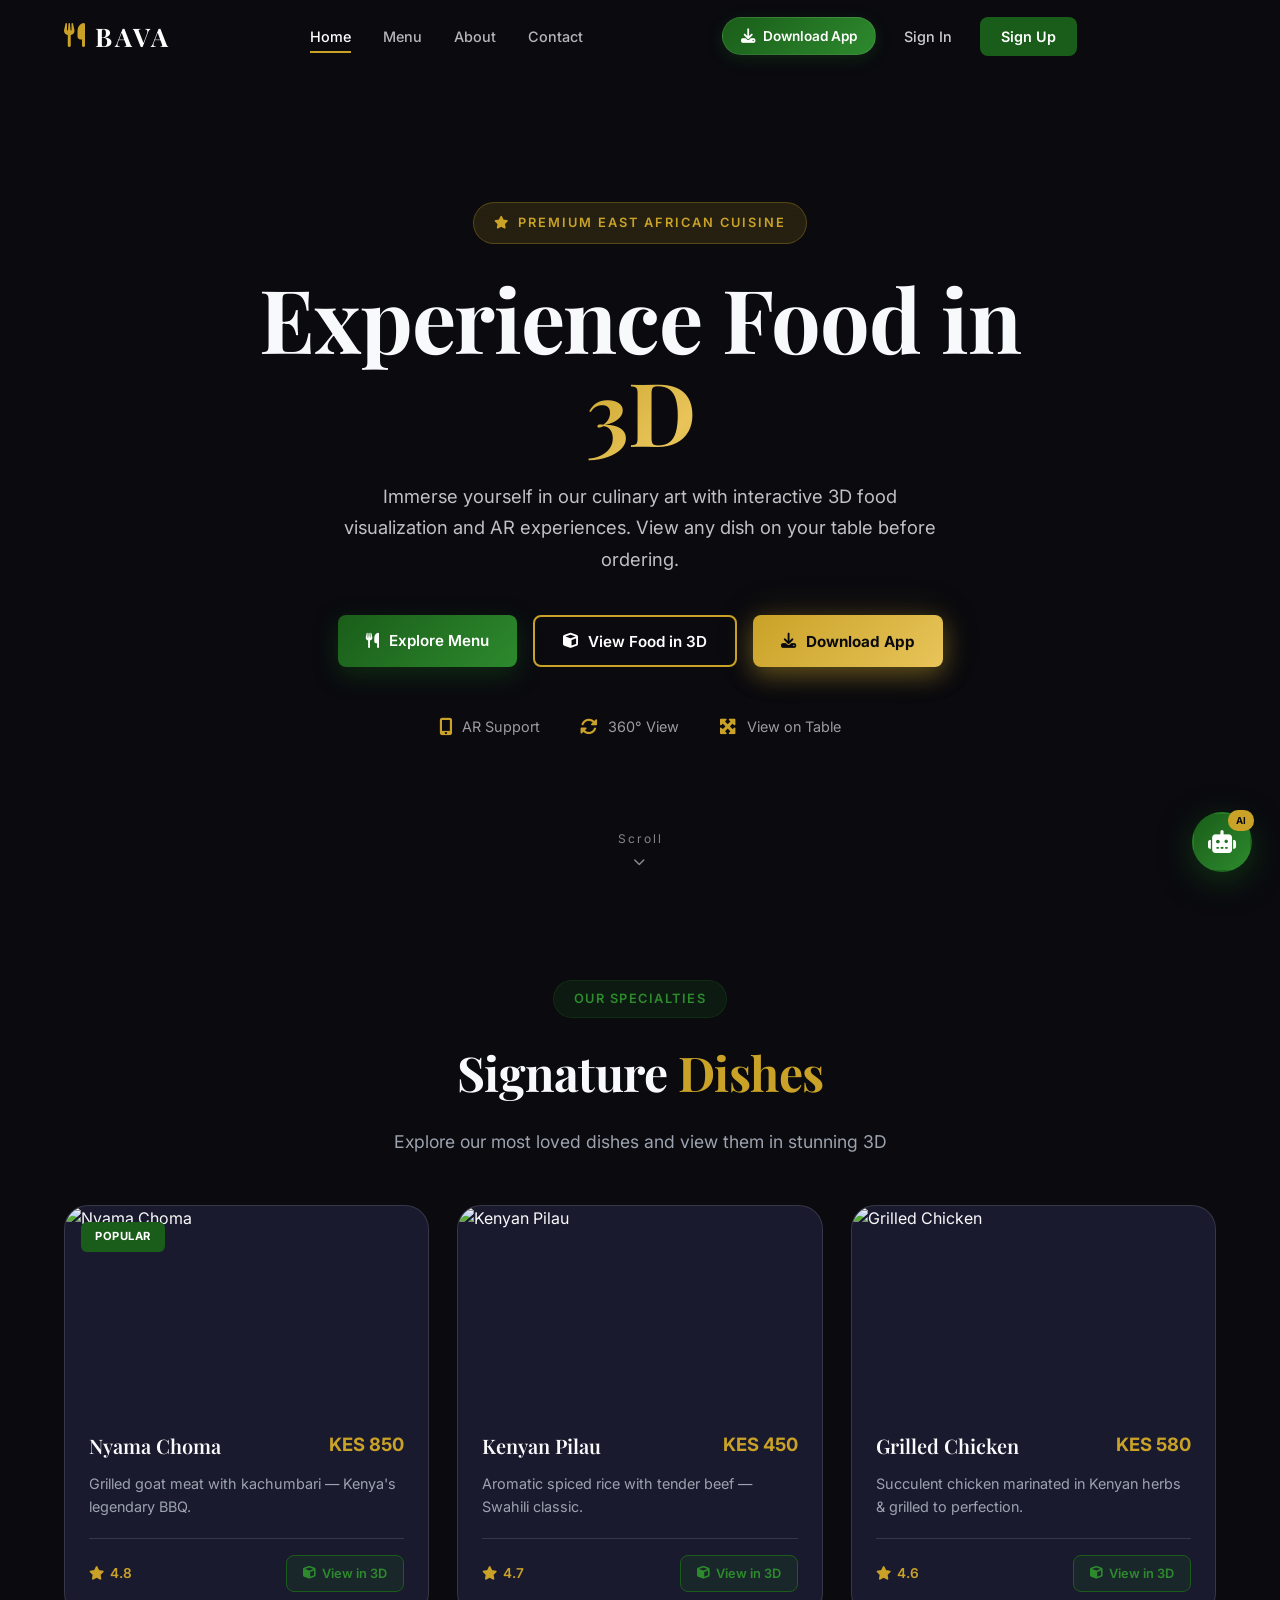
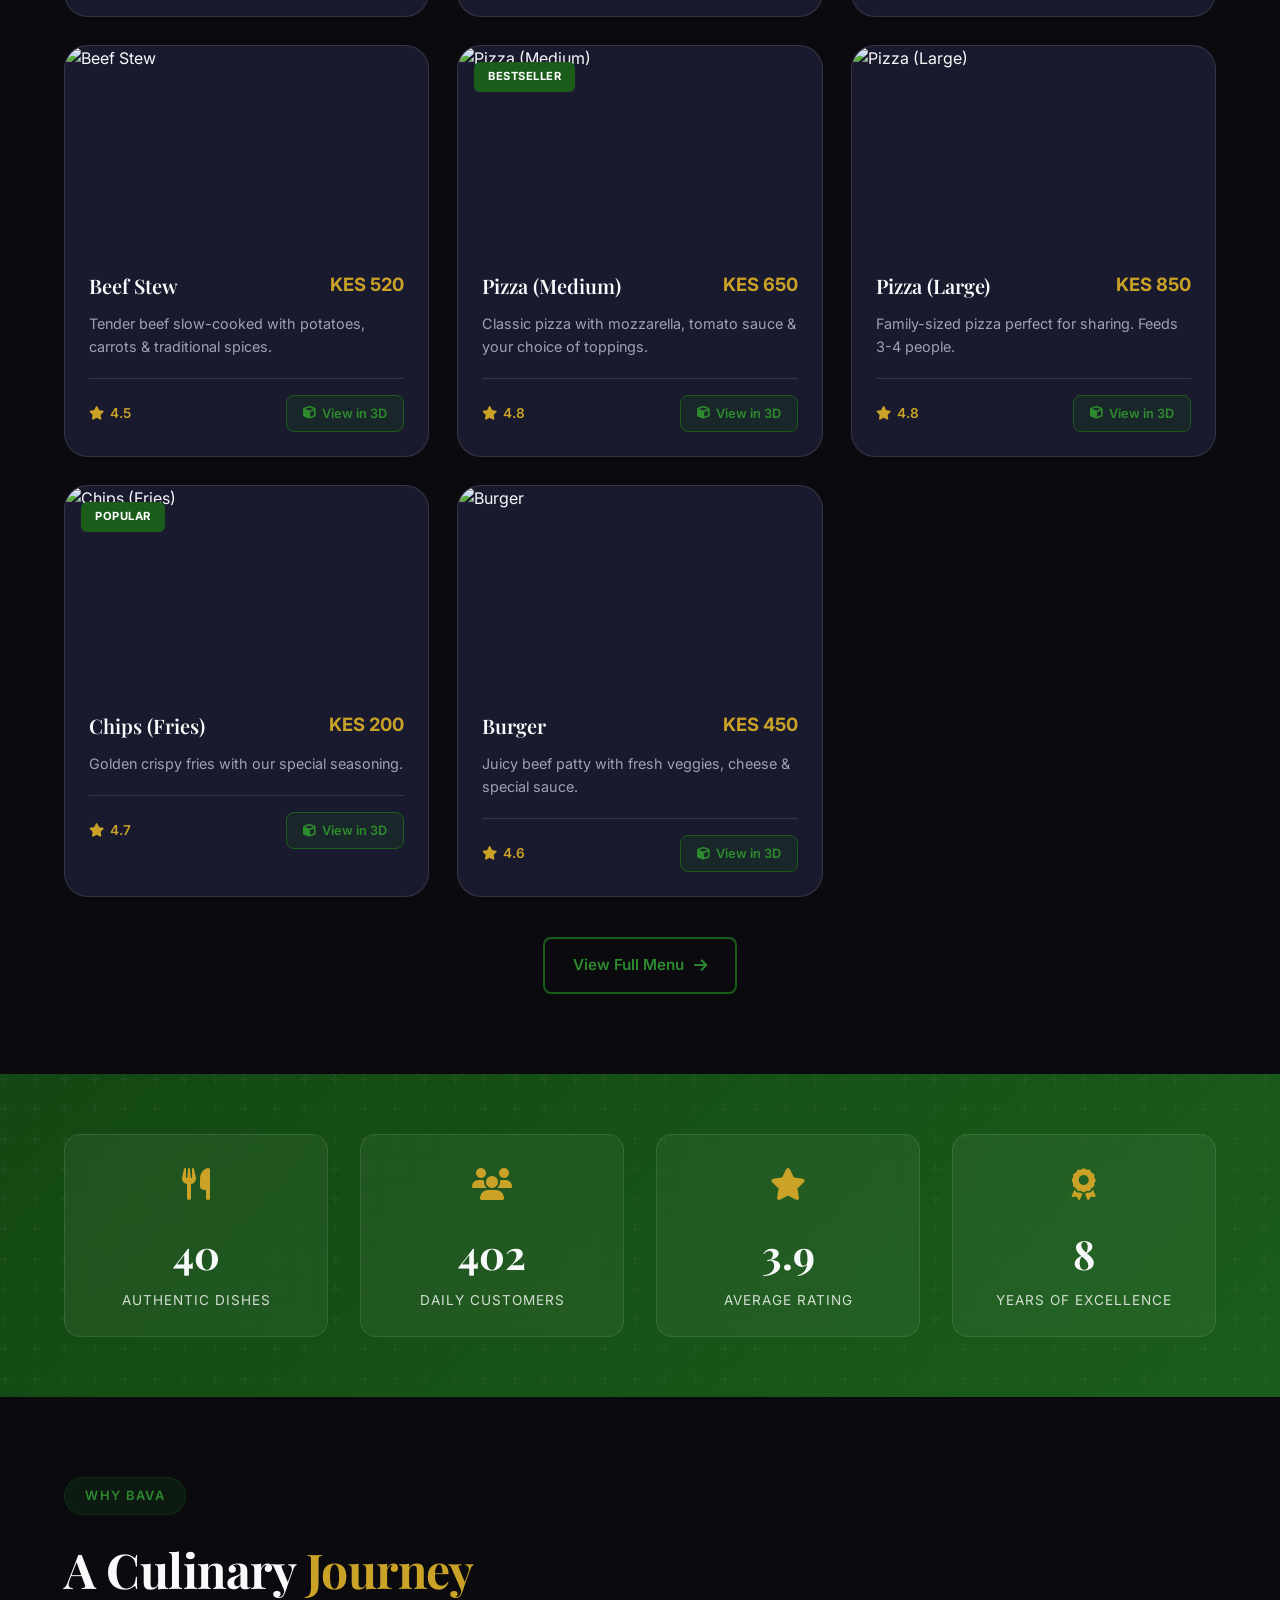
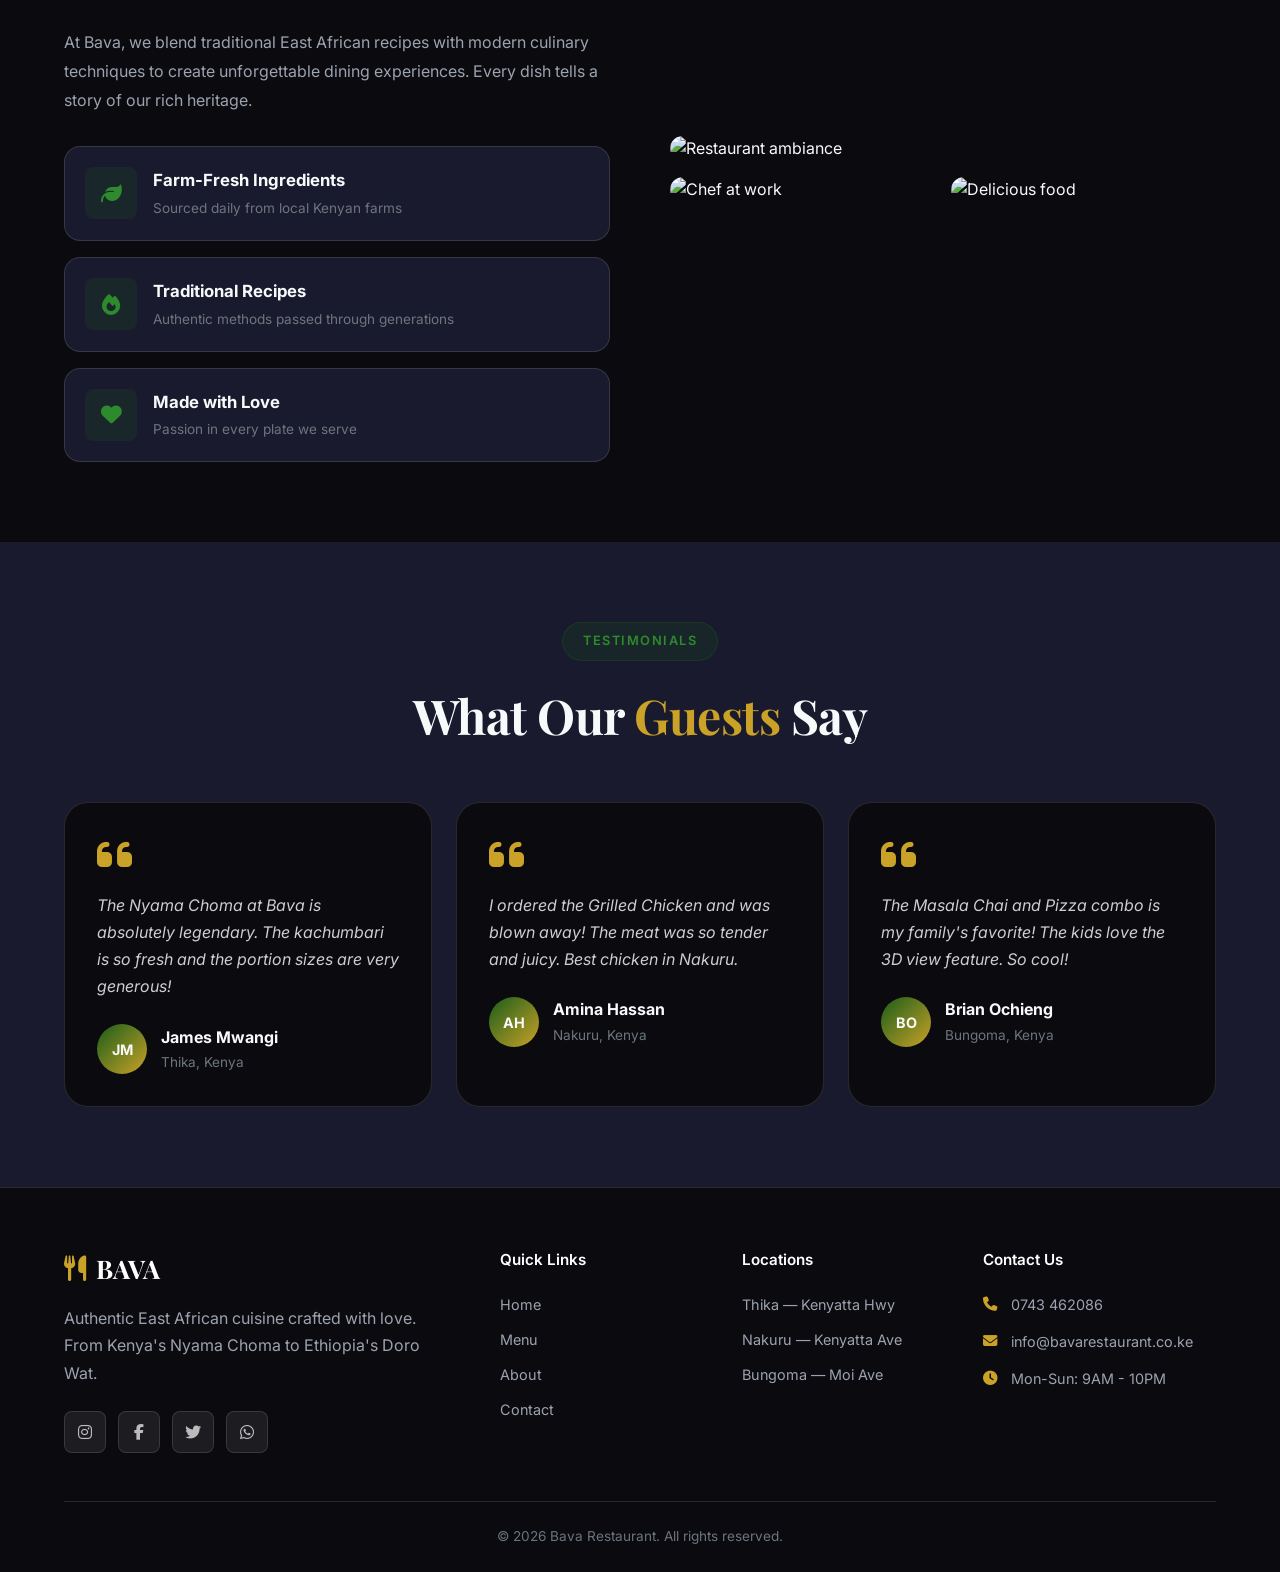
==== commit 804e68cb: "Add full project structure" ====
--- a/index.html
+++ b/index.html
@@ -8,6 +8,12 @@
     <meta name="apple-mobile-web-app-capable" content="yes">
     <meta name="apple-mobile-web-app-status-bar-style" content="black-translucent">
     <title>Bava Restaurant | Experience Food in 3D</title>
+
+    <!-- PWA -->
+    <link rel="manifest" href="manifest.json">
+    <meta name="mobile-web-app-capable" content="yes">
+    <link rel="apple-touch-icon" href="assets/icons/icon-512.svg">
+    <link rel="icon" type="image/svg+xml" href="data:image/svg+xml,<svg xmlns='http://www.w3.org/2000/svg' viewBox='0 0 100 100'><rect fill='%231a5d1a' width='100' height='100' rx='20'/><text y='65' x='50' text-anchor='middle' font-size='50' fill='white' font-family='serif'>B</text></svg>">
 
     <script type="module" src="https://ajax.googleapis.com/ajax/libs/model-viewer/3.3.0/model-viewer.min.js"></script>
     <link rel="stylesheet" href="https://cdnjs.cloudflare.com/ajax/libs/font-awesome/6.4.0/css/all.min.css">
@@ -63,9 +69,32 @@
                 <li><a href="contact.html" class="nav-link">Contact</a></li>
             </ul>
 
-            <div class="nav-auth">
+            <div class="nav-auth" id="navAuth">
+                <button class="nav-download" onclick="downloadApp()" title="Install App">
+                    <i class="fas fa-download"></i> Download App
+                </button>
                 <button class="nav-signin" onclick="openModal('signInModal')">Sign In</button>
                 <button class="nav-signup" onclick="openModal('signUpModal')">Sign Up</button>
+            </div>
+
+            <!-- User Avatar (hidden until logged in) -->
+            <div class="nav-user" id="navUser" style="display: none;">
+                <button class="user-avatar" id="userAvatarBtn" onclick="toggleUserDropdown()">
+                    <span id="userInitials">AB</span>
+                </button>
+                <div class="user-dropdown" id="userDropdown">
+                    <div class="dropdown-header">
+                        <span class="dropdown-name" id="dropdownName">Abdi Bava</span>
+                        <span class="dropdown-email" id="dropdownEmail">Logged in</span>
+                    </div>
+                    <div class="dropdown-divider"></div>
+                    <button class="dropdown-item" onclick="showProfile()">
+                        <i class="fas fa-user"></i> Profile
+                    </button>
+                    <button class="dropdown-item" onclick="logout()">
+                        <i class="fas fa-sign-out-alt"></i> Logout
+                    </button>
+                </div>
             </div>
 
             <div class="nav-actions">
@@ -90,13 +119,37 @@
             <li><a href="about.html"><i class="fas fa-info-circle"></i> About</a></li>
             <li><a href="contact.html"><i class="fas fa-envelope"></i> Contact</a></li>
         </ul>
-        <div class="mobile-nav-auth">
+        <div class="mobile-nav-auth" id="mobileNavAuth">
+            <button class="nav-download" onclick="closeMobileMenu(); downloadApp();">
+                <i class="fas fa-download"></i> Download App
+            </button>
             <button class="btn btn-primary" onclick="closeMobileMenu(); openModal('signInModal');">
                 <i class="fas fa-sign-in-alt"></i> Sign In
             </button>
             <button class="btn btn-secondary" onclick="closeMobileMenu(); openModal('signUpModal');">
                 <i class="fas fa-user-plus"></i> Sign Up
             </button>
+        </div>
+
+        <!-- Mobile User Section (shown when logged in) -->
+        <div class="mobile-user-section" id="mobileUserSection">
+            <div class="mobile-user-header">
+                <div class="mobile-user-avatar">
+                    <span id="mobileUserInitials">AB</span>
+                </div>
+                <div class="mobile-user-info">
+                    <h4 id="mobileUserName">Abdi Bava</h4>
+                    <p>Logged in</p>
+                </div>
+            </div>
+            <div class="mobile-user-actions">
+                <button class="btn btn-primary" onclick="showProfile(); closeMobileMenu();">
+                    <i class="fas fa-user"></i> Profile
+                </button>
+                <button class="btn btn-secondary" onclick="logout(); closeMobileMenu();">
+                    <i class="fas fa-sign-out-alt"></i> Logout
+                </button>
+            </div>
         </div>
     </div>
 
@@ -108,14 +161,14 @@
                 <h3>Welcome Back</h3>
                 <p>Sign in to your Bava account</p>
             </div>
-            <form onsubmit="event.preventDefault(); closeModal('signInModal');">
+            <form onsubmit="event.preventDefault(); handleSignIn();">
                 <div class="form-field">
                     <label>Email Address</label>
-                    <input type="email" placeholder="you@example.com" required>
+                    <input type="email" placeholder="you@example.com" required id="signInEmail">
                 </div>
                 <div class="form-field">
                     <label>Password</label>
-                    <input type="password" placeholder="Enter your password" required>
+                    <input type="password" placeholder="Enter your password" required id="signInPassword">
                 </div>
                 <button type="submit" class="modal-submit">Sign In</button>
             </form>
@@ -144,18 +197,18 @@
                 <h3>Create Account</h3>
                 <p>Join the Bava family</p>
             </div>
-            <form onsubmit="event.preventDefault(); closeModal('signUpModal'); alert('Account created successfully!');">
+            <form onsubmit="event.preventDefault(); handleSignUp();">
                 <div class="form-field">
                     <label>Full Name</label>
-                    <input type="text" placeholder="Your full name" required>
+                    <input type="text" placeholder="Your full name" required id="signUpName">
                 </div>
                 <div class="form-field">
                     <label>Email Address</label>
-                    <input type="email" placeholder="you@example.com" required>
+                    <input type="email" placeholder="you@example.com" required id="signUpEmail">
                 </div>
                 <div class="form-field">
                     <label>Password</label>
-                    <input type="password" placeholder="Create a password" required>
+                    <input type="password" placeholder="Create a password" required id="signUpPassword">
                 </div>
                 <button type="submit" class="modal-submit">Continue</button>
             </form>
@@ -209,6 +262,9 @@
                 <button class="btn btn-secondary" onclick="openViewer('nyama-choma')">
                     <i class="fas fa-cube"></i> View Food in 3D
                 </button>
+                <button class="btn btn-download" onclick="downloadApp()">
+                    <i class="fas fa-download"></i> Download App
+                </button>
             </div>
             <div class="hero-features">
                 <div class="hero-feature">
@@ -467,6 +523,27 @@
         </div>
     </footer>
 
+    <!-- ===== DOWNLOAD APP MODAL ===== -->
+    <div class="download-modal" id="downloadModal">
+        <div class="download-box">
+            <button class="download-close" onclick="closeDownloadModal()">&times;</button>
+            <div class="download-icon">
+                <i class="fas fa-mobile-alt"></i>
+            </div>
+            <h3>Install Bava Restaurant</h3>
+            <p id="downloadMessage">Add to your home screen for the best experience!</p>
+            <div class="download-features">
+                <div class="download-feature"><i class="fas fa-check"></i> Works offline</div>
+                <div class="download-feature"><i class="fas fa-check"></i> Full screen app</div>
+                <div class="download-feature"><i class="fas fa-check"></i> Quick access</div>
+            </div>
+            <button class="btn btn-primary download-btn" id="installBtn" onclick="installApp()">
+                <i class="fas fa-download"></i> Install Now
+            </button>
+            <button class="download-skip" onclick="closeDownloadModal()">Maybe later</button>
+        </div>
+    </div>
+
     <!-- ===== CHATBOT ===== -->
     <div class="chatbot-btn" id="chatbotBtn">
         <i class="fas fa-robot"></i>
@@ -498,5 +575,13 @@
     <script src="js/app.js"></script>
     <script src="js/chatbot.js"></script>
     <script src="js/viewer.js"></script>
+    <script>
+        // Register Service Worker
+        if ('serviceWorker' in navigator) {
+            navigator.serviceWorker.register('sw.js')
+                .then(reg => console.log('SW registered'))
+                .catch(err => console.log('SW registration failed:', err));
+        }
+    </script>
 </body>
 </html>
--- a/css/style.css
+++ b/css/style.css
@@ -553,6 +553,300 @@
     box-shadow: 0 4px 16px rgba(26, 93, 26, 0.4);
 }
 
+/* Download App Button */
+.nav-download {
+    display: inline-flex;
+    align-items: center;
+    gap: 8px;
+    background: linear-gradient(135deg, #1a5d1a, #2d8a2d);
+    color: white;
+    padding: 10px 18px;
+    border-radius: 50px;
+    font-weight: 600;
+    font-size: 0.85rem;
+    transition: var(--transition);
+    border: 1px solid rgba(255, 255, 255, 0.1);
+    box-shadow: 0 4px 15px rgba(26, 93, 26, 0.3);
+    cursor: pointer;
+}
+
+.nav-download:hover {
+    transform: translateY(-2px);
+    box-shadow: 0 6px 20px rgba(26, 93, 26, 0.4), 0 0 30px rgba(26, 93, 26, 0.2);
+    background: linear-gradient(135deg, #2d8a2d, #3aa83a);
+}
+
+.nav-download i {
+    font-size: 0.9rem;
+}
+
+/* Hero Download Button */
+.btn-download {
+    background: linear-gradient(135deg, #c9a227, #e8c45a);
+    color: #0a0a0f;
+    padding: 14px 28px;
+    border-radius: var(--radius-sm);
+    font-weight: 700;
+    font-size: 0.95rem;
+    transition: var(--transition);
+    border: none;
+    box-shadow: 0 8px 24px rgba(201, 162, 39, 0.4), 0 0 40px rgba(201, 162, 39, 0.15);
+    display: inline-flex;
+    align-items: center;
+    gap: 10px;
+}
+
+.btn-download:hover {
+    transform: translateY(-3px);
+    box-shadow: 0 12px 32px rgba(201, 162, 39, 0.5), 0 0 50px rgba(201, 162, 39, 0.2);
+    background: linear-gradient(135deg, #e8c45a, #f0d070);
+}
+
+/* User Avatar System */
+.nav-user {
+    position: relative;
+    margin-left: 12px;
+}
+
+.user-avatar {
+    width: 44px;
+    height: 44px;
+    border-radius: 50%;
+    background: linear-gradient(135deg, var(--primary), var(--primary-light));
+    color: white;
+    font-weight: 700;
+    font-size: 1rem;
+    display: flex;
+    align-items: center;
+    justify-content: center;
+    cursor: pointer;
+    transition: var(--transition);
+    border: 2px solid transparent;
+    box-shadow: 0 4px 15px rgba(26, 93, 26, 0.4);
+    animation: avatarFadeIn 0.5s ease forwards;
+}
+
+@keyframes avatarFadeIn {
+    from {
+        opacity: 0;
+        transform: scale(0.5);
+    }
+    to {
+        opacity: 1;
+        transform: scale(1);
+    }
+}
+
+.user-avatar:hover {
+    transform: scale(1.08);
+    box-shadow: 0 6px 20px rgba(26, 93, 26, 0.5), 0 0 30px rgba(26, 93, 26, 0.2);
+    border-color: rgba(255, 255, 255, 0.3);
+}
+
+.user-dropdown {
+    position: absolute;
+    top: calc(100% + 12px);
+    right: 0;
+    background: var(--dark-light);
+    border: 1px solid var(--glass-border);
+    border-radius: var(--radius);
+    min-width: 220px;
+    padding: 8px 0;
+    opacity: 0;
+    visibility: hidden;
+    transform: translateY(-10px) scale(0.95);
+    transition: var(--transition);
+    box-shadow: 0 20px 50px rgba(0, 0, 0, 0.4);
+    z-index: 1000;
+}
+
+.user-dropdown.active {
+    opacity: 1;
+    visibility: visible;
+    transform: translateY(0) scale(1);
+}
+
+.dropdown-header {
+    padding: 12px 20px;
+    border-bottom: 1px solid var(--glass-border);
+    margin-bottom: 8px;
+}
+
+.dropdown-name {
+    display: block;
+    font-weight: 600;
+    color: white;
+    font-size: 0.95rem;
+}
+
+.dropdown-email {
+    display: block;
+    color: var(--gray-light);
+    font-size: 0.8rem;
+    margin-top: 2px;
+}
+
+.dropdown-divider {
+    height: 1px;
+    background: var(--glass-border);
+    margin: 8px 0;
+}
+
+.dropdown-item {
+    display: flex;
+    align-items: center;
+    gap: 12px;
+    width: 100%;
+    padding: 12px 20px;
+    color: rgba(255, 255, 255, 0.8);
+    font-size: 0.9rem;
+    font-weight: 500;
+    cursor: pointer;
+    transition: var(--transition);
+    background: none;
+    border: none;
+    text-align: left;
+}
+
+.dropdown-item:hover {
+    background: var(--glass);
+    color: white;
+}
+
+.dropdown-item i {
+    color: var(--secondary);
+    width: 18px;
+    text-align: center;
+}
+
+/* Download Modal */
+.download-modal {
+    position: fixed;
+    inset: 0;
+    background: rgba(0, 0, 0, 0.9);
+    backdrop-filter: blur(10px);
+    -webkit-backdrop-filter: blur(10px);
+    z-index: 10001;
+    display: flex;
+    align-items: center;
+    justify-content: center;
+    padding: 24px;
+    opacity: 0;
+    visibility: hidden;
+    transition: var(--transition);
+}
+
+.download-modal.active {
+    opacity: 1;
+    visibility: visible;
+}
+
+.download-box {
+    background: var(--dark-light);
+    border: 1px solid var(--secondary);
+    border-radius: var(--radius-lg);
+    padding: 48px 40px;
+    text-align: center;
+    max-width: 400px;
+    transform: scale(0.8);
+    transition: var(--transition);
+    box-shadow: 0 0 60px rgba(201, 162, 39, 0.3);
+    position: relative;
+}
+
+.download-modal.active .download-box {
+    transform: scale(1);
+}
+
+.download-close {
+    position: absolute;
+    top: 16px;
+    right: 16px;
+    width: 36px;
+    height: 36px;
+    display: flex;
+    align-items: center;
+    justify-content: center;
+    background: var(--glass);
+    border: 1px solid var(--glass-border);
+    border-radius: 50%;
+    color: rgba(255, 255, 255, 0.7);
+    font-size: 1.2rem;
+    cursor: pointer;
+    transition: var(--transition);
+}
+
+.download-close:hover {
+    background: rgba(255, 255, 255, 0.15);
+    color: white;
+}
+
+.download-icon {
+    width: 80px;
+    height: 80px;
+    background: linear-gradient(135deg, var(--primary), var(--primary-light));
+    border-radius: 50%;
+    display: flex;
+    align-items: center;
+    justify-content: center;
+    margin: 0 auto 24px;
+    font-size: 2.5rem;
+    color: white;
+    animation: iconBounce 1s ease infinite;
+}
+
+.download-box h3 {
+    font-family: 'Playfair Display', serif;
+    font-size: 1.6rem;
+    margin-bottom: 12px;
+    color: white;
+}
+
+.download-box p {
+    color: var(--gray-light);
+    margin-bottom: 24px;
+    line-height: 1.6;
+}
+
+.download-features {
+    display: flex;
+    flex-direction: column;
+    gap: 12px;
+    margin-bottom: 28px;
+}
+
+.download-feature {
+    display: flex;
+    align-items: center;
+    justify-content: center;
+    gap: 10px;
+    color: rgba(255, 255, 255, 0.8);
+    font-size: 0.9rem;
+}
+
+.download-feature i {
+    color: var(--secondary);
+}
+
+.download-btn {
+    width: 100%;
+    margin-bottom: 16px;
+}
+
+.download-skip {
+    background: none;
+    border: none;
+    color: var(--gray-light);
+    font-size: 0.85rem;
+    cursor: pointer;
+    padding: 8px;
+    transition: var(--transition);
+}
+
+.download-skip:hover {
+    color: white;
+}
+
 .nav-actions {
     display: flex;
     align-items: center;
@@ -699,6 +993,66 @@
     margin-bottom: 12px;
 }
 
+.mobile-nav-auth .nav-download {
+    width: 100%;
+    justify-content: center;
+    margin-bottom: 12px;
+}
+
+/* Mobile User Avatar */
+.mobile-user-section {
+    display: none;
+    margin-top: 24px;
+    padding-top: 24px;
+    border-top: 1px solid var(--glass-border);
+}
+
+.mobile-user-section.active {
+    display: block;
+}
+
+.mobile-user-header {
+    display: flex;
+    align-items: center;
+    gap: 16px;
+    margin-bottom: 20px;
+}
+
+.mobile-user-avatar {
+    width: 56px;
+    height: 56px;
+    border-radius: 50%;
+    background: linear-gradient(135deg, var(--primary), var(--primary-light));
+    color: white;
+    font-weight: 700;
+    font-size: 1.2rem;
+    display: flex;
+    align-items: center;
+    justify-content: center;
+}
+
+.mobile-user-info h4 {
+    color: white;
+    font-size: 1rem;
+    margin-bottom: 2px;
+}
+
+.mobile-user-info p {
+    color: var(--gray-light);
+    font-size: 0.85rem;
+}
+
+.mobile-user-actions {
+    display: flex;
+    flex-direction: column;
+    gap: 8px;
+}
+
+.mobile-user-actions .btn {
+    width: 100%;
+    justify-content: center;
+}
+
 /* ===== Auth Modals ===== */
 .modal-overlay {
     position: fixed;
--- a/css/responsive.css
+++ b/css/responsive.css
@@ -15,12 +15,18 @@
         grid-template-columns: repeat(2, 1fr);
         gap: 32px;
     }
+
+    .nav-download {
+        padding: 8px 14px;
+        font-size: 0.8rem;
+    }
 }
 
 /* Tablets */
 @media (max-width: 768px) {
     .nav-links,
-    .nav-auth {
+    .nav-auth,
+    .nav-user {
         display: none;
     }
 
